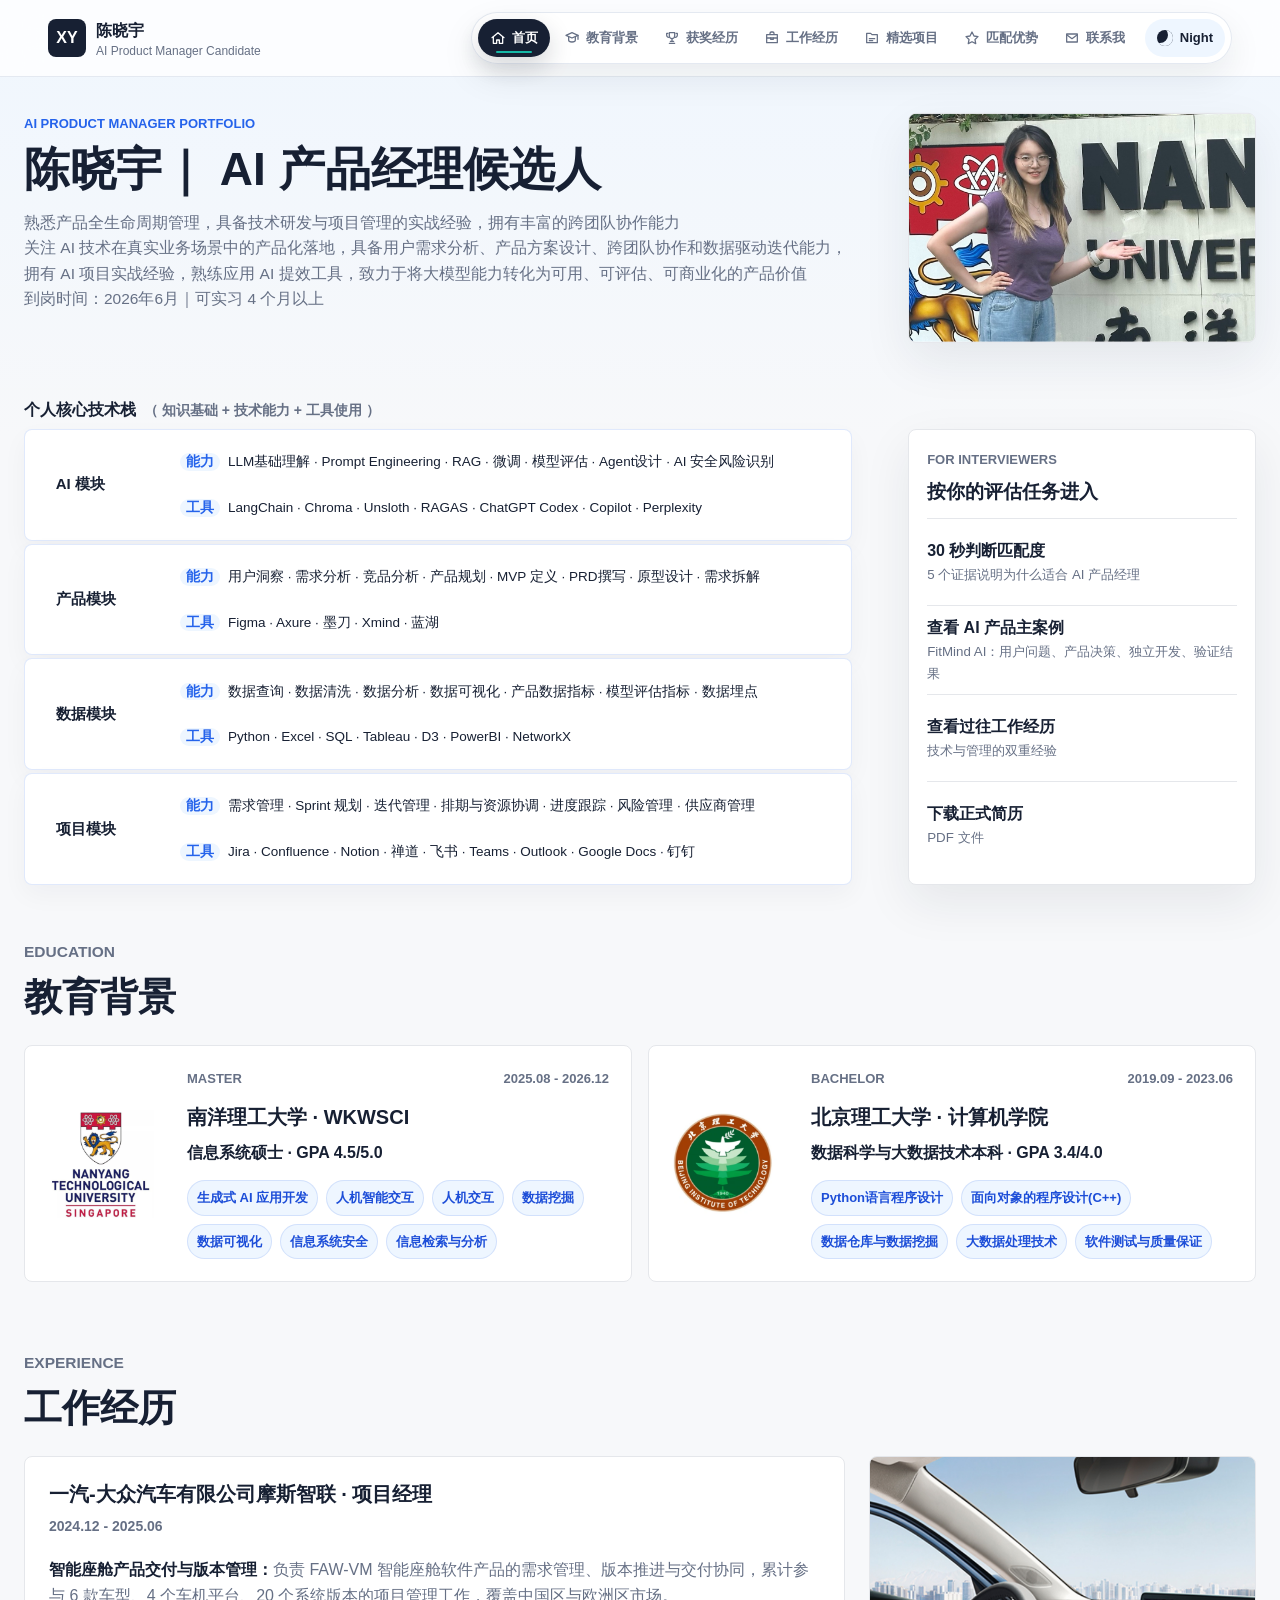
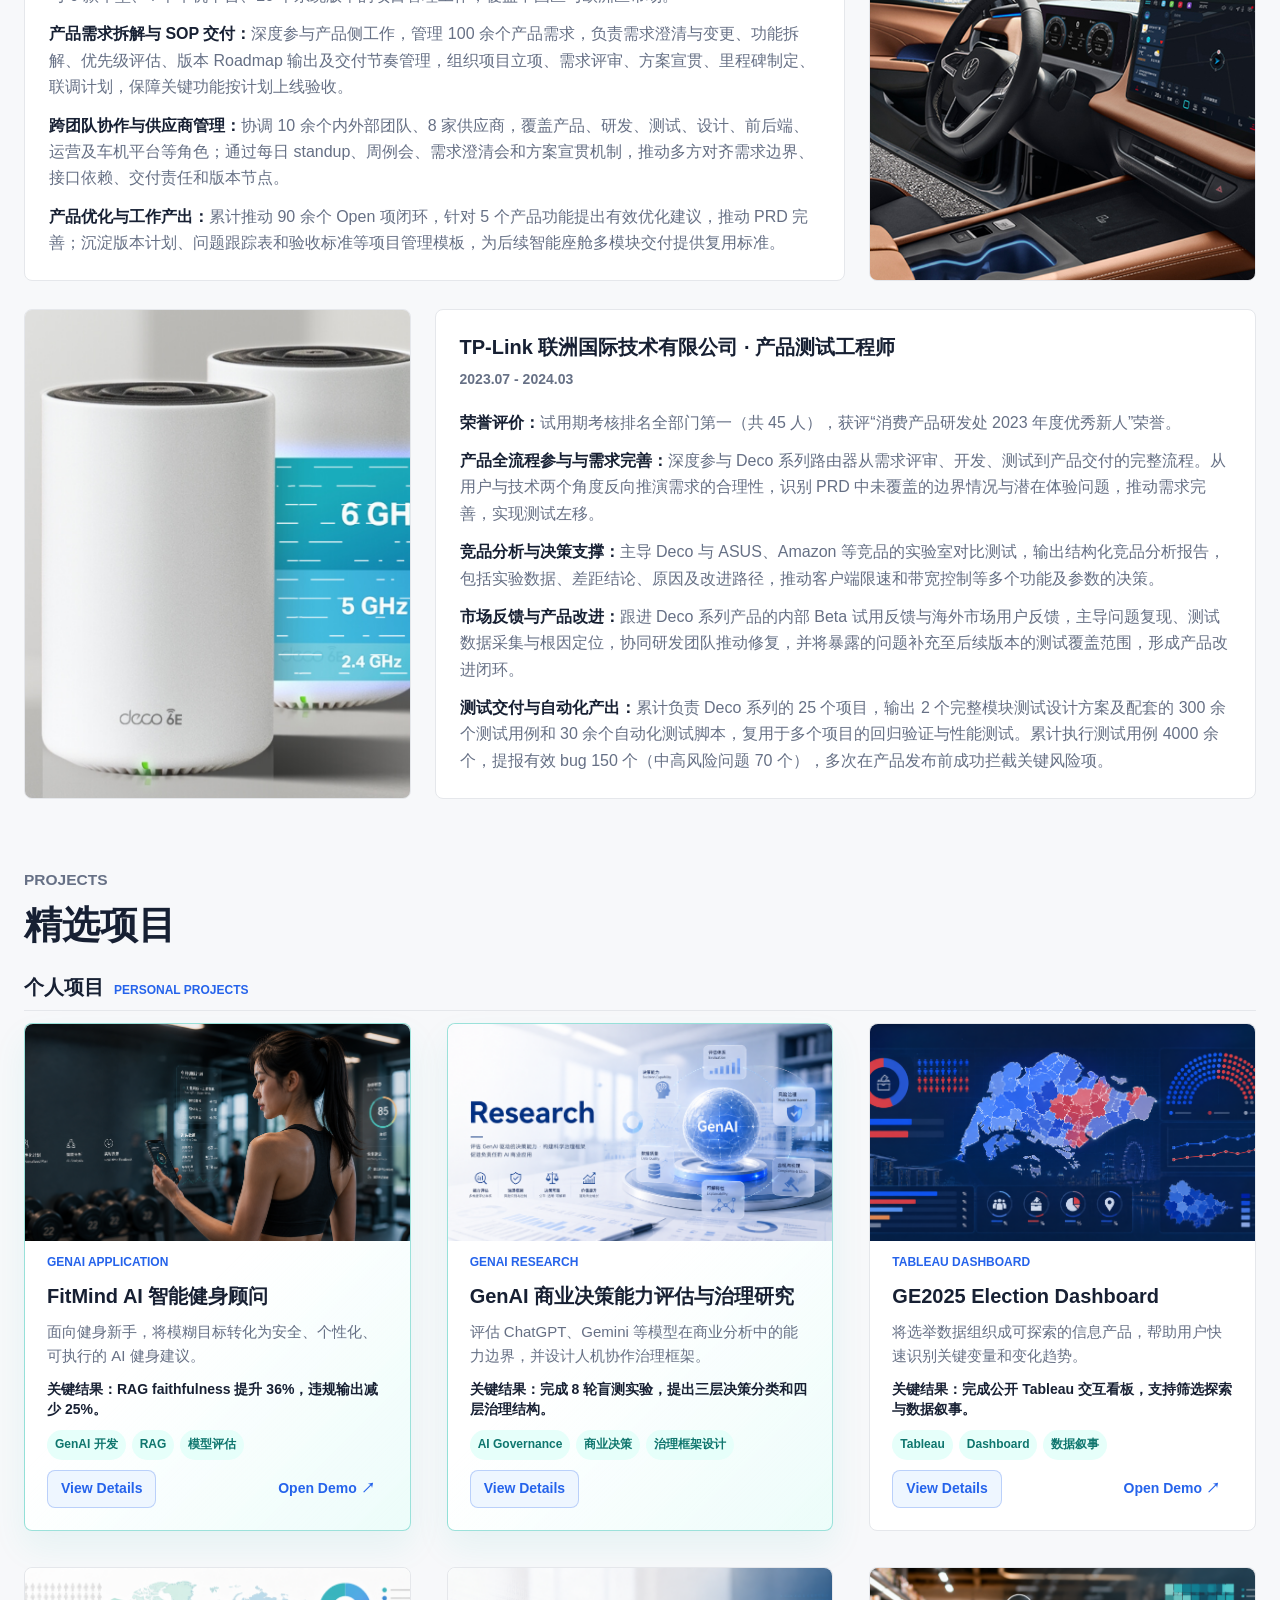
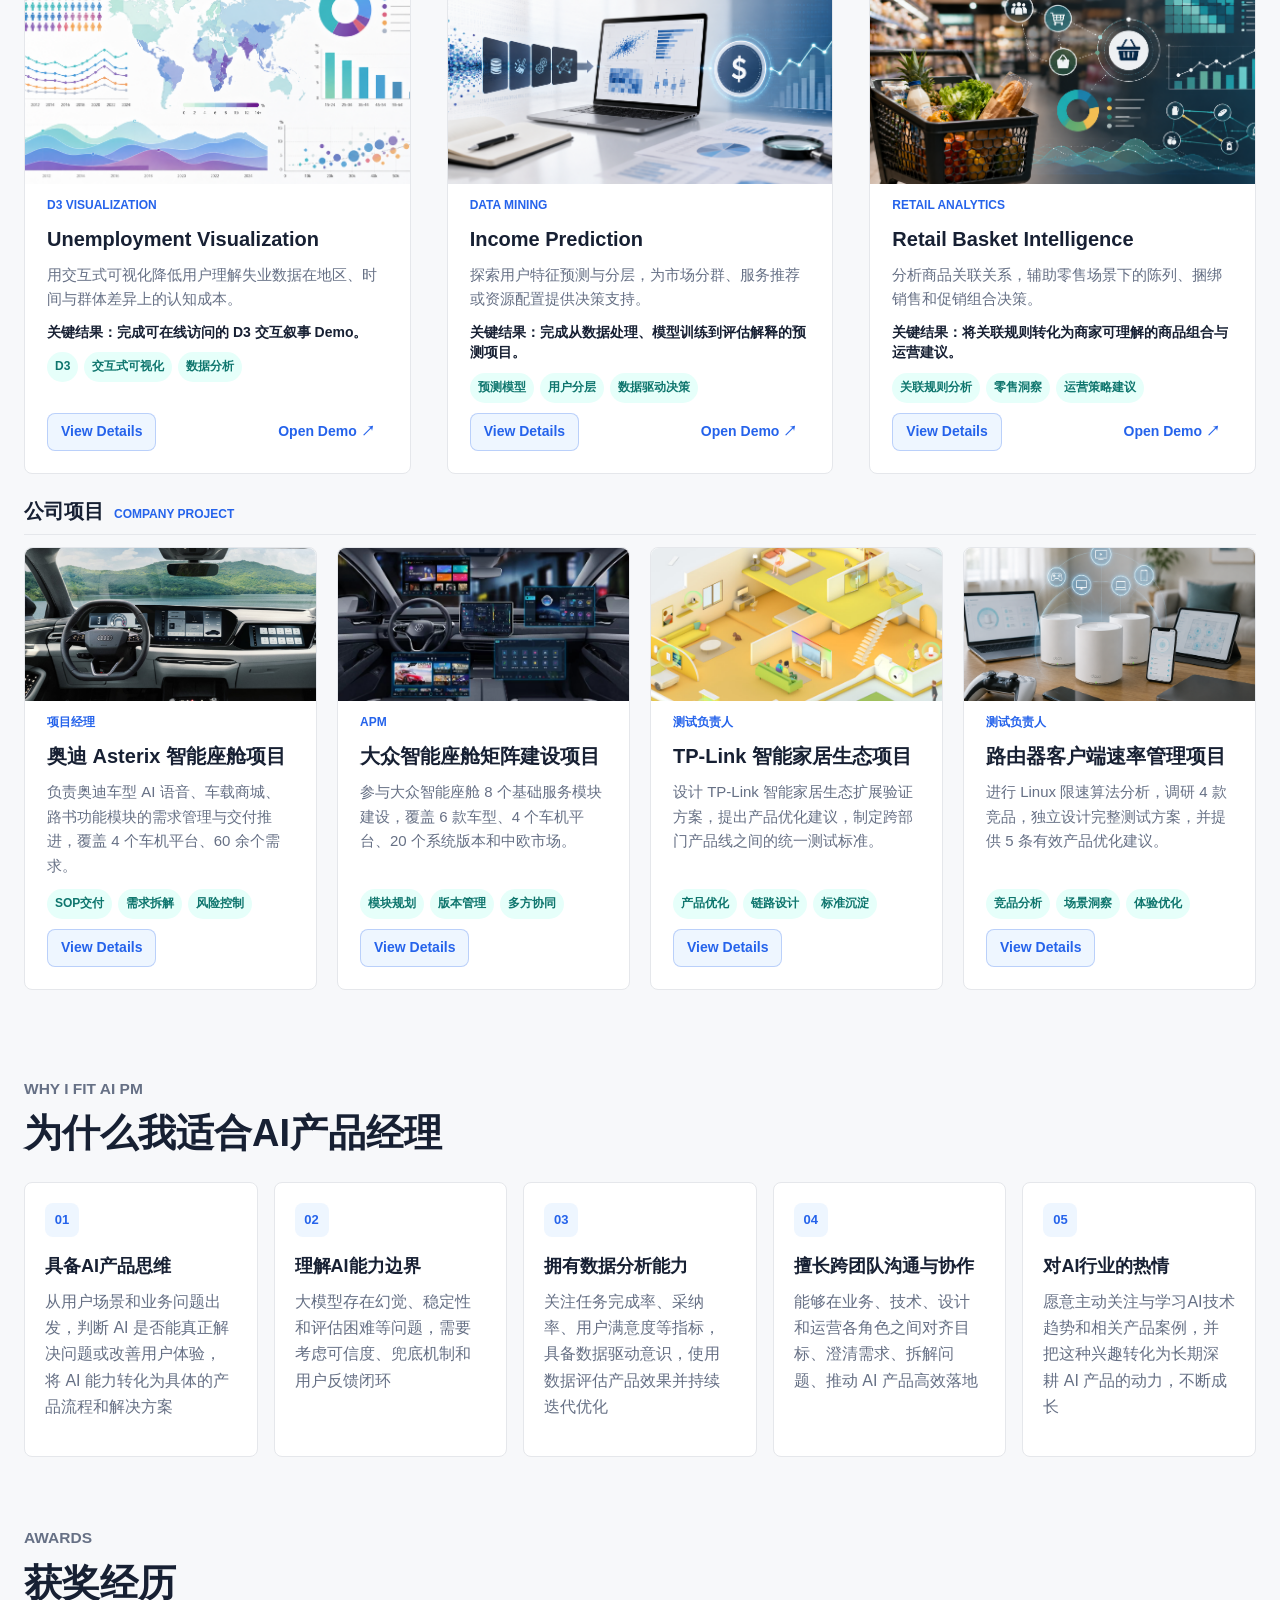
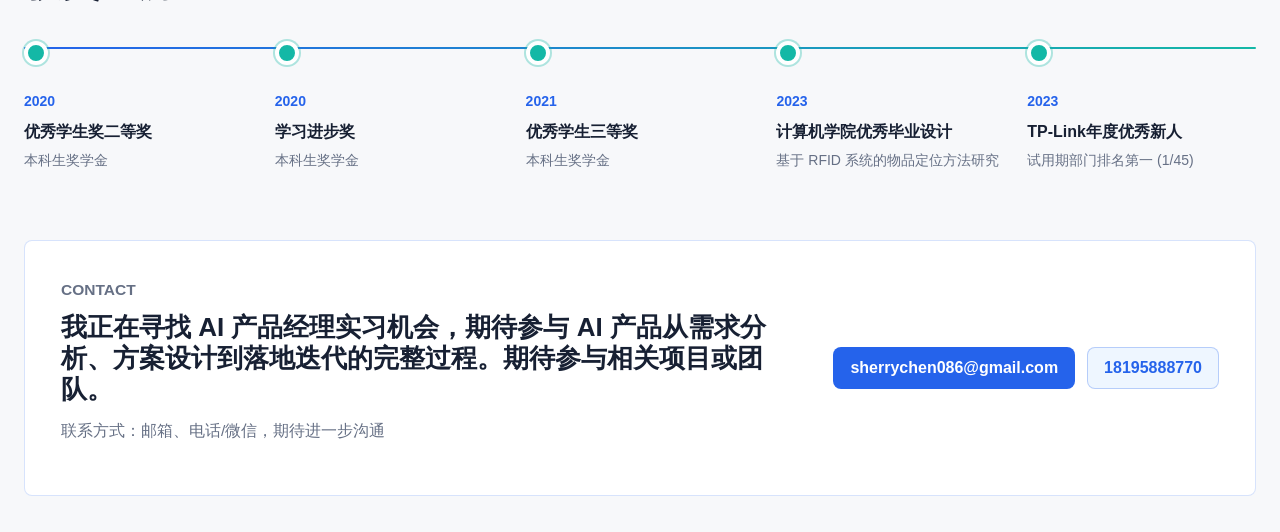
==== index.html @ fd1f8ec1 "Publish portfolio website" ====
<!doctype html>
<html lang="zh-CN">
  <head>
    <meta charset="utf-8">
    <meta name="viewport" content="width=device-width, initial-scale=1">
    <title>陈晓宇 | AI 产品经理作品集</title>
    <meta
      name="description"
      content="陈晓宇的 AI 产品经理作品集，聚焦真实产品交付、AI 产品能力、数据决策、跨团队推进与产品案例复盘。"
    >
    <link rel="stylesheet" href="styles.css">
  </head>
  <body>
    <header class="site-header">
      <a class="brand" href="#top" aria-label="回到首页">
        <span class="brand-mark">XY</span>
        <span>
          <strong>陈晓宇</strong>
          <small>AI Product Manager Candidate</small>
        </span>
      </a>

      <div class="nav-dock" aria-label="页面导航与主题切换">
        <nav class="nav-links" aria-label="主导航">
          <a href="#top" data-section="top">
            <span class="nav-icon" aria-hidden="true">
              <svg viewBox="0 0 24 24"><path d="M3 11.5 12 4l9 7.5"/><path d="M5 10.5V20h5v-5h4v5h5v-9.5"/></svg>
            </span>
            <span>首页</span>
          </a>
          <a href="#education" data-section="education">
            <span class="nav-icon" aria-hidden="true">
              <svg viewBox="0 0 24 24"><path d="M3 8l9-4 9 4-9 4-9-4Z"/><path d="M7 10.4v5.1c0 1.4 2.2 2.5 5 2.5s5-1.1 5-2.5v-5.1"/><path d="M21 8v6"/></svg>
            </span>
            <span>教育背景</span>
          </a>
          <a href="#awards" data-section="awards">
            <span class="nav-icon" aria-hidden="true">
              <svg viewBox="0 0 24 24"><path d="M8 4h8v5a4 4 0 0 1-8 0V4Z"/><path d="M6 5H4v3a3 3 0 0 0 4 2.8"/><path d="M18 5h2v3a3 3 0 0 1-4 2.8"/><path d="M12 13v4"/><path d="M8 20h8"/><path d="M9.5 17h5"/></svg>
            </span>
            <span>获奖经历</span>
          </a>
          <a href="#experience" data-section="experience">
            <span class="nav-icon" aria-hidden="true">
              <svg viewBox="0 0 24 24"><path d="M9 6V5a2 2 0 0 1 2-2h2a2 2 0 0 1 2 2v1"/><path d="M4 7h16v12H4V7Z"/><path d="M4 12h16"/><path d="M10 12v2h4v-2"/></svg>
            </span>
            <span>工作经历</span>
          </a>
          <a href="#case-studies" data-section="case-studies">
            <span class="nav-icon" aria-hidden="true">
              <svg viewBox="0 0 24 24"><path d="M4 5h6l2 2h8v12H4V5Z"/><path d="M8 13h8"/><path d="M8 16h5"/></svg>
            </span>
            <span>精选项目</span>
          </a>
          <a href="#pm-fit" data-section="pm-fit">
            <span class="nav-icon" aria-hidden="true">
              <svg viewBox="0 0 24 24"><path d="M12 3l3 6 6 .9-4.5 4.4 1.1 6.2L12 17.6 6.4 20.5l1.1-6.2L3 9.9 9 9l3-6Z"/></svg>
            </span>
            <span>匹配优势</span>
          </a>
          <a href="#contact" data-section="contact">
            <span class="nav-icon" aria-hidden="true">
              <svg viewBox="0 0 24 24"><path d="M4 6h16v12H4V6Z"/><path d="M4 7l8 6 8-6"/></svg>
            </span>
            <span>联系我</span>
          </a>
        </nav>

        <button class="theme-toggle" type="button" aria-label="切换夜间模式" aria-pressed="false">
          <span class="theme-icon" aria-hidden="true"></span>
          <span class="theme-label">Night</span>
        </button>
      </div>

    </header>

    <main id="top">
      <section class="hero section-shell">
        <div class="hero-copy">
          <p class="eyebrow">AI Product Manager Portfolio</p>
          <h1>陈晓宇｜ AI 产品经理候选人</h1>
          <p class="hero-lede">
            <span>熟悉产品全生命周期管理，具备技术研发与项目管理的实战经验，拥有丰富的跨团队协作能力</span>
            <span>关注 AI 技术在真实业务场景中的产品化落地，具备用户需求分析、产品方案设计、跨团队协作和数据驱动迭代能力，拥有 AI 项目实战经验，熟练应用 AI 提效工具，致力于将大模型能力转化为可用、可评估、可商业化的产品价值</span>
            <span>到岗时间：2026年6月｜可实习 4 个月以上</span>
          </p>

        </div>

        <div class="hero-stack-wrap" aria-label="核心技术栈">
          <h2>个人核心技术栈<span>（ 知识基础 + 技术能力 + 工具使用 ）</span></h2>
          <div class="hero-stack">
            <div>
              <span>AI 模块</span>
              <p><em>能力</em>LLM基础理解 · Prompt Engineering · RAG · 微调 · 模型评估 · Agent设计 · AI 安全风险识别</p>
              <p><em>工具</em>LangChain · Chroma · Unsloth · RAGAS · ChatGPT Codex · Copilot · Perplexity</p>
            </div>
            <div>
              <span>产品模块</span>
              <p><em>能力</em>用户洞察 · 需求分析 · 竞品分析 · 产品规划 · MVP 定义 · PRD撰写 · 原型设计 · 需求拆解</p>
              <p><em>工具</em>Figma · Axure · 墨刀 · Xmind · 蓝湖</p>
            </div>
            <div>
              <span>数据模块</span>
              <p><em>能力</em>数据查询 · 数据清洗 · 数据分析 · 数据可视化 · 产品数据指标 · 模型评估指标 · 数据埋点</p>
              <p><em>工具</em>Python · Excel · SQL · Tableau · D3 · PowerBI · NetworkX</p>
            </div>
            <div>
              <span>项目模块</span>
              <p><em>能力</em>需求管理 · Sprint 规划 · 迭代管理 · 排期与资源协调 · 进度跟踪 · 风险管理 · 供应商管理</p>
              <p><em>工具</em>Jira · Confluence · Notion · 禅道 · 飞书 · Teams · Outlook · Google Docs · 钉钉</p>
            </div>
          </div>
        </div>

        <div class="hero-side">
          <figure class="hero-photo-wide">
            <img src="assets/profile-ntu-portrait.jpg" alt="陈晓宇在南洋理工大学校门前的照片">
          </figure>

          <aside class="interviewer-panel" aria-label="面试官快捷入口">
            <div class="panel-header">
              <span>For Interviewers</span>
              <strong>按你的评估任务进入</strong>
            </div>
            <a href="#pm-fit">
              <span>30 秒判断匹配度</span>
              <small>5 个证据说明为什么适合 AI 产品经理</small>
            </a>
            <a href="#case-studies">
              <span>查看 AI 产品主案例</span>
              <small>FitMind AI：用户问题、产品决策、独立开发、验证结果</small>
            </a>
            <a href="#experience">
              <span>查看过往工作经历</span>
              <small>技术与管理的双重经验</small>
            </a>
            <a href="assets/chen-xiaoyu-resume.pdf" download>
              <span>下载正式简历</span>
              <small>PDF 文件</small>
            </a>
          </aside>
        </div>
      </section>

      <section id="education" class="education section-shell">
        <div class="section-heading wide">
          <p class="eyebrow">Education</p>
          <h2>教育背景</h2>
        </div>

        <div class="education-grid">
          <article class="education-card">
            <img class="education-logo" src="assets/ntu-logo.png" alt="南洋理工大学校徽">
            <div class="education-body">
              <div class="education-meta">
                <span>Master</span>
                <span>2025.08 - 2026.12</span>
              </div>
              <h3>南洋理工大学 · WKWSCI</h3>
              <p class="degree">信息系统硕士 · GPA 4.5/5.0</p>
              <div class="course-tags" aria-label="硕士相关课程">
                <span>生成式 AI 应用开发</span>
                <span>人机智能交互</span>
                <span>人机交互</span>
                <span>数据挖掘</span>
                <span>数据可视化</span>
                <span>信息系统安全</span>
                <span>信息检索与分析</span>
              </div>
            </div>
          </article>

          <article class="education-card">
            <img class="education-logo" src="assets/bit-logo.png" alt="北京理工大学校徽">
            <div class="education-body">
              <div class="education-meta">
                <span>Bachelor</span>
                <span>2019.09 - 2023.06</span>
              </div>
              <h3>北京理工大学 · 计算机学院</h3>
              <p class="degree">数据科学与大数据技术本科 · GPA 3.4/4.0</p>
              <div class="course-tags" aria-label="本科相关课程">
                <span>Python语言程序设计</span>
                <span>面向对象的程序设计(C++)</span>
                <span>数据仓库与数据挖掘</span>
                <span>大数据处理技术</span>
                <span>软件测试与质量保证</span>
              </div>
            </div>
          </article>
        </div>
      </section>

      <section id="experience" class="experience section-shell">
        <div class="section-heading wide">
          <p class="eyebrow">Experience</p>
          <h2>工作经历</h2>
        </div>

        <div class="timeline">
          <article class="timeline-item align-left">
            <div class="timeline-content">
              <h3>一汽-大众汽车有限公司摩斯智联 · 项目经理</h3>
              <p class="experience-date">2024.12 - 2025.06</p>
              <div class="experience-points">
                <p><strong>智能座舱产品交付与版本管理：</strong>负责 FAW-VM 智能座舱软件产品的需求管理、版本推进与交付协同，累计参与 6 款车型、4 个车机平台、20 个系统版本的项目管理工作，覆盖中国区与欧洲区市场。</p>
                <p><strong>产品需求拆解与 SOP 交付：</strong>深度参与产品侧工作，管理 100 余个产品需求，负责需求澄清与变更、功能拆解、优先级评估、版本 Roadmap 输出及交付节奏管理，组织项目立项、需求评审、方案宣贯、里程碑制定、联调计划，保障关键功能按计划上线验收。</p>
                <p><strong>跨团队协作与供应商管理：</strong>协调 10 余个内外部团队、8 家供应商，覆盖产品、研发、测试、设计、前后端、运营及车机平台等角色；通过每日 standup、周例会、需求澄清会和方案宣贯机制，推动多方对齐需求边界、接口依赖、交付责任和版本节点。</p>
                <p><strong>产品优化与工作产出：</strong>累计推动 90 余个 Open 项闭环，针对 5 个产品功能提出有效优化建议，推动 PRD 完善；沉淀版本计划、问题跟踪表和验收标准等项目管理模板，为后续智能座舱多模块交付提供复用标准。</p>
              </div>
            </div>
            <figure class="experience-image-slot filled">
              <img src="assets/fawvw-experience-cockpit.png" alt="一汽大众智能座舱项目场景图">
            </figure>
          </article>

          <article class="timeline-item align-right">
            <figure class="experience-image-slot filled">
              <img src="assets/tplink-experience-products.png" alt="TP-Link Deco 产品场景图">
            </figure>
            <div class="timeline-content">
              <h3>TP-Link 联洲国际技术有限公司 · 产品测试工程师</h3>
              <p class="experience-date">2023.07 - 2024.03</p>
              <div class="experience-points">
                <p><strong>荣誉评价：</strong>试用期考核排名全部门第一（共 45 人），获评“消费产品研发处 2023 年度优秀新人”荣誉。</p>
                <p><strong>产品全流程参与与需求完善：</strong>深度参与 Deco 系列路由器从需求评审、开发、测试到产品交付的完整流程。从用户与技术两个角度反向推演需求的合理性，识别 PRD 中未覆盖的边界情况与潜在体验问题，推动需求完善，实现测试左移。</p>
                <p><strong>竞品分析与决策支撑：</strong>主导 Deco 与 ASUS、Amazon 等竞品的实验室对比测试，输出结构化竞品分析报告，包括实验数据、差距结论、原因及改进路径，推动客户端限速和带宽控制等多个功能及参数的决策。</p>
                <p><strong>市场反馈与产品改进：</strong>跟进 Deco 系列产品的内部 Beta 试用反馈与海外市场用户反馈，主导问题复现、测试数据采集与根因定位，协同研发团队推动修复，并将暴露的问题补充至后续版本的测试覆盖范围，形成产品改进闭环。</p>
                <p><strong>测试交付与自动化产出：</strong>累计负责 Deco 系列的 25 个项目，输出 2 个完整模块测试设计方案及配套的 300 余个测试用例和 30 余个自动化测试脚本，复用于多个项目的回归验证与性能测试。累计执行测试用例 4000 余个，提报有效 bug 150 个（中高风险问题 70 个），多次在产品发布前成功拦截关键风险项。</p>
              </div>
            </div>
          </article>
        </div>
      </section>

      <section id="case-studies" class="case-studies section-shell">
        <div class="section-heading wide">
          <p class="eyebrow">Projects</p>
          <h2>精选项目</h2>
        </div>

        <div class="case-groups" role="tablist" aria-label="项目案例列表">
          <section class="case-group" aria-labelledby="personal-projects-title">
            <div class="case-group-heading">
              <h3 id="personal-projects-title">个人项目</h3>
              <span>Personal Projects</span>
            </div>
            <div class="project-card-grid six" aria-label="个人项目卡片">
              <article class="project-card project-card-highlight">
                <figure class="project-cover">
                  <img src="assets/fitmind-cover.png" alt="FitMind AI 智能健身顾问项目封面">
                </figure>
                <span class="project-type">GenAI Application</span>
                <h4>FitMind AI 智能健身顾问</h4>
                <p>面向健身新手，将模糊目标转化为安全、个性化、可执行的 AI 健身建议。</p>
                <strong>关键结果：RAG faithfulness 提升 36%，违规输出减少 25%。</strong>
                <div class="project-tags"><span>GenAI 开发</span><span>RAG</span><span>模型评估</span></div>
                <div class="project-actions"><a class="project-link" href="projects/fitmind-ai.html">View Details</a><a class="project-demo-link" href="https://sherrychen086.github.io/GenAI_Fitness_Advisor/" target="_blank" rel="noreferrer">Open Demo ↗</a></div>
              </article>
              <article class="project-card project-card-highlight">
                <figure class="project-cover">
                  <img src="assets/genai-research-cover.png" alt="GenAI 商业决策能力评估与治理研究项目封面">
                </figure>
                <span class="project-type">GenAI Research</span>
                <h4>GenAI 商业决策能力评估与治理研究</h4>
                <p>评估 ChatGPT、Gemini 等模型在商业分析中的能力边界，并设计人机协作治理框架。</p>
                <strong>关键结果：完成 8 轮盲测实验，提出三层决策分类和四层治理结构。</strong>
                <div class="project-tags"><span>AI Governance</span><span>商业决策</span><span>治理框架设计</span></div>
                <div class="project-actions"><a class="project-link" href="projects/genai-governance.html">View Details</a></div>
              </article>
              <article class="project-card">
                <figure class="project-cover">
                  <img src="assets/tableau-dashboard-cover.png" alt="GE2025 Election Dashboard 项目封面">
                </figure>
                <span class="project-type">Tableau Dashboard</span>
                <h4>GE2025 Election Dashboard</h4>
                <p>将选举数据组织成可探索的信息产品，帮助用户快速识别关键变量和变化趋势。</p>
                <strong>关键结果：完成公开 Tableau 交互看板，支持筛选探索与数据叙事。</strong>
                <div class="project-tags"><span>Tableau</span><span>Dashboard</span><span>数据叙事</span></div>
                <div class="project-actions"><a class="project-link" href="projects/ge2025-dashboard.html">View Details</a><a class="project-demo-link" href="https://public.tableau.com/app/profile/sherry.sherry3169/viz/GE2025_17600117183590/1?publish=yes" target="_blank" rel="noreferrer">Open Demo ↗</a></div>
              </article>
              <article class="project-card">
                <figure class="project-cover">
                  <img src="assets/d3-visualization-cover.png" alt="Unemployment Visualization D3 项目封面">
                </figure>
                <span class="project-type">D3 Visualization</span>
                <h4>Unemployment Visualization</h4>
                <p>用交互式可视化降低用户理解失业数据在地区、时间与群体差异上的认知成本。</p>
                <strong>关键结果：完成可在线访问的 D3 交互叙事 Demo。</strong>
                <div class="project-tags"><span>D3</span><span>交互式可视化</span><span>数据分析</span></div>
                <div class="project-actions"><a class="project-link" href="projects/unemployment-visualization.html">View Details</a><a class="project-demo-link" href="https://sherrychen086.github.io/D3_Visualization_Unemployment/0_Home&amp;NVpage/NavigationPage.html" target="_blank" rel="noreferrer">Open Demo ↗</a></div>
              </article>
              <article class="project-card">
                <figure class="project-cover">
                  <img src="assets/income-prediction-cover.png" alt="Income Prediction Data Mining 项目封面">
                </figure>
                <span class="project-type">Data Mining</span>
                <h4>Income Prediction</h4>
                <p>探索用户特征预测与分层，为市场分群、服务推荐或资源配置提供决策支持。</p>
                <strong>关键结果：完成从数据处理、模型训练到评估解释的预测项目。</strong>
                <div class="project-tags"><span>预测模型</span><span>用户分层</span><span>数据驱动决策</span></div>
                <div class="project-actions"><a class="project-link" href="projects/income-prediction.html">View Details</a><a class="project-demo-link" href="https://sherrychen086.github.io/Income_Prediction" target="_blank" rel="noreferrer">Open Demo ↗</a></div>
              </article>
              <article class="project-card">
                <figure class="project-cover">
                  <img src="assets/retail-analytics-cover.png" alt="Retail Basket Intelligence 项目封面">
                </figure>
                <span class="project-type">Retail Analytics</span>
                <h4>Retail Basket Intelligence</h4>
                <p>分析商品关联关系，辅助零售场景下的陈列、捆绑销售和促销组合决策。</p>
                <strong>关键结果：将关联规则转化为商家可理解的商品组合与运营建议。</strong>
                <div class="project-tags"><span>关联规则分析</span><span>零售洞察</span><span>运营策略建议</span></div>
                <div class="project-actions"><a class="project-link" href="projects/retail-basket-intelligence.html">View Details</a><a class="project-demo-link" href="https://sherrychen086.github.io/Retail_Basket_Intelligence" target="_blank" rel="noreferrer">Open Demo ↗</a></div>
              </article>
            </div>
          </section>

          <section class="case-group" aria-labelledby="company-projects-title">
            <div class="case-group-heading">
              <h3 id="company-projects-title">公司项目</h3>
              <span>Company Project</span>
            </div>
            <div class="project-card-grid four" aria-label="公司项目卡片">
              <article class="project-card company-project-card">
                <figure class="project-cover">
                  <img src="assets/fawvw-cockpit.png" alt="奥迪 Asterix 智能座舱项目封面">
                </figure>
                <span class="project-type">项目经理</span>
                <h4>奥迪 Asterix 智能座舱项目</h4>
                <p>负责奥迪车型 AI 语音、车载商城、路书功能模块的需求管理与交付推进，覆盖 4 个车机平台、60 余个需求。</p>
                <div class="project-tags"><span>SOP交付</span><span>需求拆解</span><span>风险控制</span></div>
                <div class="project-actions"><a class="project-link" href="projects/audi-asterix-cockpit.html">View Details</a></div>
              </article>
              <article class="project-card company-project-card">
                <figure class="project-cover">
                  <img src="assets/company-project-2-cover.png" alt="大众智能座舱矩阵建设项目封面">
                </figure>
                <span class="project-type">APM</span>
                <h4>大众智能座舱矩阵建设项目</h4>
                <p>参与大众智能座舱 8 个基础服务模块建设，覆盖 6 款车型、4 个车机平台、20 个系统版本和中欧市场。</p>
                <div class="project-tags"><span>模块规划</span><span>版本管理</span><span>多方协同</span></div>
                <div class="project-actions"><a class="project-link" href="projects/vw-cockpit-matrix.html">View Details</a></div>
              </article>
              <article class="project-card company-project-card">
                <figure class="project-cover">
                  <img src="assets/tplink-smart-home-cover.png" alt="TP-Link 智能家居生态项目封面">
                </figure>
                <span class="project-type">测试负责人</span>
                <h4>TP-Link 智能家居生态项目</h4>
                <p>设计 TP-Link 智能家居生态扩展验证方案，提出产品优化建议，制定跨部门产品线之间的统一测试标准。</p>
                <div class="project-tags"><span>产品优化</span><span>链路设计</span><span>标准沉淀</span></div>
                <div class="project-actions"><a class="project-link" href="projects/tplink-smart-home.html">View Details</a></div>
              </article>
              <article class="project-card company-project-card">
                <figure class="project-cover">
                  <img src="assets/deco-rate-management-cover.png" alt="路由器客户端速率管理项目封面">
                </figure>
                <span class="project-type">测试负责人</span>
                <h4>路由器客户端速率管理项目</h4>
                <p>进行 Linux 限速算法分析，调研 4 款竞品，独立设计完整测试方案，并提供 5 条有效产品优化建议。</p>
                <div class="project-tags"><span>竞品分析</span><span>场景洞察</span><span>体验优化</span></div>
                <div class="project-actions"><a class="project-link" href="projects/deco-rate-management.html">View Details</a></div>
              </article>
            </div>
          </section>
        </div>
      </section>

      <section id="pm-fit" class="pm-fit section-shell">
        <div class="section-heading wide">
          <p class="eyebrow">Why I Fit AI PM</p>
          <h2>为什么我适合AI产品经理</h2>
        </div>
        <div class="proof-grid">
          <article class="proof-card"><span>01</span><h3>具备AI产品思维</h3><p>从用户场景和业务问题出发，判断 AI 是否能真正解决问题或改善用户体验，将 AI 能力转化为具体的产品流程和解决方案</p></article>
          <article class="proof-card"><span>02</span><h3>理解AI能力边界</h3><p>大模型存在幻觉、稳定性和评估困难等问题，需要考虑可信度、兜底机制和用户反馈闭环</p></article>
          <article class="proof-card"><span>03</span><h3>拥有数据分析能力</h3><p>关注任务完成率、采纳率、用户满意度等指标，具备数据驱动意识，使用数据评估产品效果并持续迭代优化</p></article>
          <article class="proof-card"><span>04</span><h3>擅长跨团队沟通与协作</h3><p>能够在业务、技术、设计和运营各角色之间对齐目标、澄清需求、拆解问题、推动 AI 产品高效落地</p></article>
          <article class="proof-card"><span>05</span><h3>对AI行业的热情</h3><p>愿意主动关注与学习AI技术趋势和相关产品案例，并把这种兴趣转化为长期深耕 AI 产品的动力，不断成长</p></article>
        </div>
      </section>

      <section id="awards" class="awards section-shell">
        <div class="section-heading wide">
          <p class="eyebrow">Awards</p>
          <h2>获奖经历</h2>
        </div>

        <div class="award-timeline" aria-label="获奖经历时间轴">
          <article class="award-milestone"><span>2020</span><strong>优秀学生奖二等奖</strong><p>本科生奖学金</p></article>
          <article class="award-milestone"><span>2020</span><strong>学习进步奖</strong><p>本科生奖学金</p></article>
          <article class="award-milestone"><span>2021</span><strong>优秀学生三等奖</strong><p>本科生奖学金</p></article>
          <article class="award-milestone"><span>2023</span><strong>计算机学院优秀毕业设计</strong><p>基于 RFID 系统的物品定位方法研究</p></article>
          <article class="award-milestone"><span>2023</span><strong>TP-Link年度优秀新人</strong><p>试用期部门排名第一 (1/45)</p></article>
        </div>
      </section>

      <section id="contact" class="contact section-shell">
        <div>
          <p class="eyebrow">Contact</p>
          <h2>我正在寻找 AI 产品经理实习机会，期待参与 AI 产品从需求分析、方案设计到落地迭代的完整过程。期待参与相关项目或团队。</h2>
          <p>联系方式：邮箱、电话/微信，期待进一步沟通</p>
        </div>
        <div class="contact-actions">
          <a class="btn primary" href="mailto:sherrychen086@gmail.com">sherrychen086@gmail.com</a>
          <a class="btn secondary" href="tel:+8618195888770">18195888770</a>
        </div>
      </section>
    </main>

    <div class="mobile-action-bar" aria-label="移动端快捷操作">
      <a href="#case-studies">Projects</a>
      <a href="assets/chen-xiaoyu-resume.pdf" download>Resume</a>
      <a href="mailto:sherrychen086@gmail.com">Contact</a>
    </div>

    <script src="script.js"></script>
  </body>
</html>
---- styles.css ----
﻿:root {
  --bg: #f7f8fa;
  --card: #ffffff;
  --text: #172033;
  --muted: #667085;
  --line: #e5e7eb;
  --blue: #2563eb;
  --blue-dark: #1749b4;
  --teal: #14b8a6;
  --teal-soft: #e6fffa;
  --blue-soft: #eef6ff;
  --amber: #f59e0b;
  --shadow: 0 18px 48px rgba(23, 32, 51, 0.08);
  --header-bg: rgba(255, 255, 255, 0.78);
  --dock-bg: rgba(255, 255, 255, 0.74);
  --dock-line: rgba(226, 232, 240, 0.92);
  --nav-active-bg: #172033;
  --nav-active-text: #ffffff;
  --radius: 8px;
}

body[data-theme="dark"] {
  --bg: #0d1320;
  --card: #121a2a;
  --text: #eef4ff;
  --muted: #a9b4c7;
  --line: #253044;
  --blue: #60a5fa;
  --blue-dark: #3b82f6;
  --teal: #2dd4bf;
  --teal-soft: rgba(20, 184, 166, 0.14);
  --blue-soft: rgba(96, 165, 250, 0.16);
  --shadow: 0 20px 54px rgba(0, 0, 0, 0.34);
  --header-bg: rgba(13, 19, 32, 0.78);
  --dock-bg: rgba(18, 26, 42, 0.82);
  --dock-line: rgba(148, 163, 184, 0.2);
  --nav-active-bg: #eef4ff;
  --nav-active-text: #0d1320;
}

* {
  box-sizing: border-box;
}

html {
  scroll-behavior: smooth;
}

body {
  margin: 0;
  color: var(--text);
  background:
    linear-gradient(180deg, rgba(238, 246, 255, 0.85), rgba(247, 248, 250, 0) 440px),
    var(--bg);
  font-family: Inter, "Noto Sans SC", "Microsoft YaHei", Arial, sans-serif;
  line-height: 1.65;
}

body[data-theme="dark"] {
  background:
    radial-gradient(circle at top left, rgba(96, 165, 250, 0.2), transparent 360px),
    linear-gradient(180deg, rgba(20, 184, 166, 0.08), rgba(13, 19, 32, 0) 460px),
    var(--bg);
}

a {
  color: inherit;
  text-decoration: none;
}

.site-header {
  position: sticky;
  top: 0;
  z-index: 50;
  display: flex;
  align-items: center;
  justify-content: space-between;
  gap: 24px;
  padding: 12px clamp(18px, 4vw, 48px);
  border-bottom: 1px solid var(--dock-line);
  background: var(--header-bg);
  backdrop-filter: blur(18px);
}

.brand {
  display: flex;
  align-items: center;
  gap: 10px;
  min-width: 190px;
}

.brand-mark {
  display: grid;
  place-items: center;
  width: 38px;
  height: 38px;
  border-radius: var(--radius);
  color: #fff;
  background: var(--text);
  font-weight: 800;
}

body[data-theme="dark"] .brand-mark {
  color: #0d1320;
}

.brand strong,
.brand small {
  display: block;
}

.brand small {
  color: var(--muted);
  font-size: 12px;
  line-height: 1.2;
}

.nav-dock {
  display: inline-flex;
  align-items: center;
  gap: 8px;
  padding: 6px;
  border: 1px solid var(--dock-line);
  border-radius: 999px;
  background: var(--dock-bg);
  box-shadow: 0 14px 34px rgba(15, 23, 42, 0.08);
  backdrop-filter: blur(18px);
}

.nav-links {
  display: flex;
  align-items: center;
  gap: 2px;
  color: #3b4457;
  font-size: 13px;
}

.nav-links a {
  position: relative;
  display: inline-flex;
  align-items: center;
  gap: 6px;
  min-height: 38px;
  padding: 0 12px;
  border-radius: 999px;
  color: var(--muted);
  font-weight: 800;
  transition: color 180ms ease, background 180ms ease, box-shadow 180ms ease, transform 180ms ease;
}

.nav-links a:hover,
.nav-links a.is-active {
  color: var(--blue);
}

.nav-links a.is-active {
  color: var(--nav-active-text);
  background: var(--nav-active-bg);
  box-shadow: 0 10px 24px rgba(23, 32, 51, 0.18);
}

.nav-links a::after {
  position: absolute;
  right: 18px;
  bottom: 4px;
  left: 18px;
  height: 2px;
  border-radius: 999px;
  background: var(--teal);
  content: "";
  opacity: 0;
  transform: scaleX(0.35);
  transition: opacity 180ms ease, transform 180ms ease;
}

.nav-links a.is-active::after {
  opacity: 1;
  transform: scaleX(1);
}

.nav-icon,
.nav-icon svg {
  width: 16px;
  height: 16px;
}

.nav-icon svg {
  display: block;
  fill: none;
  stroke: currentColor;
  stroke-linecap: round;
  stroke-linejoin: round;
  stroke-width: 1.9;
}

.theme-toggle {
  display: inline-flex;
  align-items: center;
  gap: 7px;
  min-height: 38px;
  padding: 0 12px;
  border: 0;
  border-radius: 999px;
  color: var(--text);
  background: var(--blue-soft);
  font: inherit;
  font-size: 13px;
  font-weight: 900;
  cursor: pointer;
  transition: background 180ms ease, transform 180ms ease;
}

.theme-toggle:hover {
  transform: translateY(-1px);
}

.theme-icon {
  position: relative;
  width: 16px;
  height: 16px;
  border-radius: 999px;
  background: var(--text);
  box-shadow: inset -5px -3px 0 var(--blue-soft);
}

body[data-theme="dark"] .theme-icon {
  background: #fbbf24;
  box-shadow: 0 0 0 4px rgba(251, 191, 36, 0.16);
}

.header-cta,
.btn {
  display: inline-flex;
  align-items: center;
  justify-content: center;
  min-height: 42px;
  padding: 0 16px;
  border: 1px solid transparent;
  border-radius: var(--radius);
  font-weight: 700;
  white-space: nowrap;
  transition: transform 180ms ease, border-color 180ms ease, background 180ms ease;
}

.header-cta,
.btn.primary {
  color: #fff;
  background: var(--blue);
}

.header-cta:hover,
.btn.primary:hover {
  background: var(--blue-dark);
  transform: translateY(-1px);
}

.btn.secondary {
  color: var(--blue);
  border-color: rgba(37, 99, 235, 0.28);
  background: var(--blue-soft);
}

.btn.ghost {
  color: var(--text);
  border-color: var(--line);
  background: var(--card);
}

.section-shell {
  width: min(1240px, calc(100% - 48px));
  margin: 0 auto;
}

.hero {
  display: grid;
  grid-template-columns: minmax(0, 1fr) minmax(320px, 0.42fr);
  grid-template-rows: auto auto;
  column-gap: 56px;
  row-gap: 8px;
  align-items: start;
  min-height: calc(100vh - 72px);
  padding: 28px 0 20px;
}

.hero-copy {
  grid-column: 1;
  grid-row: 1;
  margin-top: 1.7em;
  transform: translateY(-1.2em);
}

.eyebrow {
  margin: 0 0 10px;
  color: var(--blue);
  font-size: 13px;
  font-weight: 800;
  text-transform: uppercase;
}

h1,
h2,
h3,
p {
  margin-top: 0;
}

h1 {
  max-width: 900px;
  margin-bottom: 14px;
  font-size: clamp(30px, 3.8vw, 46px);
  line-height: 1.08;
}

h2 {
  margin-bottom: 14px;
  font-size: clamp(28px, 3vw, 38px);
  line-height: 1.18;
}

h3 {
  margin-bottom: 10px;
  font-size: 20px;
  line-height: 1.3;
}

h4 {
  margin: 0 0 8px;
  font-size: 16px;
  line-height: 1.35;
}

.hero-lede,
.section-heading p,
.contact p {
  color: var(--muted);
  font-size: 15.5px;
}

.hero-lede {
  margin-top: 1em;
}

.hero-lede span {
  display: block;
}

.hero-actions,
.contact-actions {
  display: flex;
  flex-wrap: wrap;
  gap: 12px;
  margin: 30px 0 24px;
}

.hero-stack-wrap {
  position: relative;
  grid-column: 1;
  grid-row: 2;
  align-self: stretch;
  max-width: 980px;
  margin-top: 0;
  display: flex;
  flex-direction: column;
}

.hero-stack-wrap h2 {
  position: absolute;
  left: 0;
  bottom: calc(100% + 8px);
  margin: 0;
  color: var(--text);
  font-size: 16px;
  font-weight: 900;
  line-height: 1.35;
}

.hero-stack-wrap h2 span {
  margin-left: 8px;
  color: var(--muted);
  font-size: 14px;
  font-weight: 700;
}

.hero-stack {
  display: grid;
  grid-template-columns: 1fr;
  grid-auto-rows: 1fr;
  gap: 3px;
  flex: 1;
}

.hero-stack div {
  display: grid;
  grid-template-columns: 118px minmax(0, 1fr);
  gap: 8px;
  align-items: center;
  min-height: 0;
  padding: 9px 14px;
  border: 1px solid rgba(37, 99, 235, 0.14);
  border-radius: var(--radius);
  background: var(--card);
  box-shadow: 0 10px 26px rgba(23, 32, 51, 0.04);
}

.hero-stack span {
  display: block;
  grid-column: 1;
  grid-row: 1 / span 2;
  transform: translateX(2ch);
  margin-bottom: 0;
  color: var(--text);
  font-size: 15px;
  font-weight: 900;
}

.hero-stack p {
  grid-column: 2;
  transform: translateX(2ch);
  margin-bottom: 0;
  color: var(--text);
  font-size: 13.5px;
  font-weight: 400;
  line-height: 1.32;
}

.hero-stack p em {
  display: inline-flex;
  align-items: center;
  margin-right: 8px;
  padding: 0 6px;
  border-radius: 999px;
  color: var(--blue);
  background: var(--blue-soft);
  font-size: 13.5px;
  font-style: normal;
  font-weight: 900;
  line-height: 1.32;
}

body[data-theme="dark"] .hero-stack p em {
  color: #bfdbfe;
  background: rgba(96, 165, 250, 0.16);
}

.hero-stack p + p {
  margin-top: -8px;
}

.hero-stack p:last-child {
  margin-bottom: 0;
}

.hero-stack p strong {
  color: var(--text);
  font-weight: 900;
}

.proof-strip {
  display: flex;
  flex-wrap: wrap;
  gap: 10px;
}

.proof-strip span {
  padding: 8px 12px;
  border: 1px solid var(--line);
  border-radius: var(--radius);
  background: rgba(255, 255, 255, 0.72);
  color: var(--muted);
  font-size: 14px;
}

.proof-strip strong {
  margin-right: 4px;
  color: var(--amber);
  font-size: 18px;
}

.hero-side {
  display: contents;
}

.hero-photo-wide {
  grid-column: 2;
  grid-row: 1;
  align-self: start;
  width: 100%;
  height: 230px;
  margin: 1.7em 0 0;
  transform: translateY(-1.2em);
  overflow: hidden;
  border: 1px solid var(--line);
  border-radius: var(--radius);
  background: var(--card);
  box-shadow: var(--shadow);
}

.hero-photo-wide img {
  display: block;
  width: 100%;
  height: 100%;
  object-fit: cover;
  object-position: center 42%;
}

.profile-summary {
  display: flex;
  align-items: center;
  gap: 18px;
  justify-content: space-between;
}

.profile-photo-card {
  width: 172px;
  height: 214px;
  flex: 0 0 auto;
  margin: 0;
  overflow: hidden;
  border: 1px solid var(--line);
  border-radius: var(--radius);
  background: var(--card);
  box-shadow: var(--shadow);
}

.profile-photo-card img {
  display: block;
  width: 100%;
  height: 100%;
  object-fit: cover;
  object-position: center top;
}

.availability-card {
  display: grid;
  gap: 8px;
  margin-left: auto;
  color: var(--text);
  font-size: 17px;
  font-weight: 800;
  line-height: 1.45;
  text-align: left;
}

.availability-card p {
  margin: 0;
}

.availability-arrival {
  transform: none;
}

.availability-duration {
  transform: none;
}

.interviewer-panel {
  grid-column: 2;
  grid-row: 2;
  align-self: stretch;
  min-height: 0;
  display: flex;
  flex-direction: column;
  margin-top: 0;
  padding: 16px 18px;
  border: 1px solid var(--line);
  border-radius: var(--radius);
  background: var(--card);
  box-shadow: var(--shadow);
}

body[data-theme="dark"] .hero-stack div,
body[data-theme="dark"] .interviewer-panel {
  border-color: rgba(148, 163, 184, 0.22);
  background: #121a2a;
  box-shadow: 0 18px 42px rgba(0, 0, 0, 0.28);
}

.panel-header {
  padding-bottom: 10px;
  border-bottom: 1px solid var(--line);
}

.panel-header span,
.case-meta {
  color: var(--muted);
  font-size: 13px;
  font-weight: 700;
  text-transform: uppercase;
}

.panel-header strong {
  display: block;
  margin-top: 4px;
  font-size: 19px;
}

.interviewer-panel a {
  display: flex;
  flex: 1;
  flex-direction: column;
  justify-content: center;
  padding: 9px 0;
  border-bottom: 1px solid var(--line);
}

.interviewer-panel a:last-child {
  border-bottom: 0;
}

.interviewer-panel a span {
  display: block;
  color: var(--text);
  font-weight: 800;
}

.interviewer-panel a small {
  color: var(--muted);
}

.interviewer-panel a:hover span {
  color: var(--blue);
}

.education,
.awards,
.review-path,
.pm-fit,
.case-studies,
.process,
.experience,
.skills,
.contact {
  padding: 34px 0;
}

.pm-fit {
  padding-bottom: 34px;
}

.awards {
  padding-top: 34px;
  padding-bottom: 34px;
}

.contact {
  margin-top: 34px;
}

.section-heading {
  max-width: 720px;
  margin-bottom: 26px;
}

.section-heading.wide {
  max-width: 980px;
}

.path-grid,
.skill-grid,
.proof-grid {
  display: grid;
  grid-template-columns: repeat(3, minmax(0, 1fr));
  gap: 16px;
}

.path-card,
.education-card,
.skill-grid article,
.proof-card,
.case-card,
.timeline-content {
  border: 1px solid var(--line);
  border-radius: var(--radius);
  background: var(--card);
}

.path-card {
  padding: 22px;
  transition: transform 180ms ease, border-color 180ms ease, box-shadow 180ms ease;
}

.path-card:hover,
.case-card:hover {
  border-color: rgba(37, 99, 235, 0.42);
  box-shadow: 0 16px 34px rgba(37, 99, 235, 0.08);
  transform: translateY(-2px);
}

.path-card span {
  color: var(--teal);
  font-weight: 900;
}

.path-card strong {
  display: block;
  margin: 8px 0 6px;
  font-size: 20px;
}

.path-card p,
.education-card p,
.case-card p,
.proof-card p,
.skill-grid p,
.timeline-content p,
.timeline-content li,
.process-rail p {
  color: var(--muted);
}

.education-grid {
  display: grid;
  grid-template-columns: repeat(2, minmax(0, 1fr));
  gap: 16px;
}

.education-card {
  display: grid;
  grid-template-columns: 118px minmax(0, 1fr);
  gap: 22px;
  align-items: center;
  padding: 22px;
}

.education-logo {
  display: block;
  width: 108px;
  height: 108px;
  margin: 0;
  object-fit: contain;
}

.education-meta {
  display: flex;
  justify-content: space-between;
  gap: 12px;
  margin-bottom: 14px;
  color: var(--muted);
  font-size: 13px;
  font-weight: 800;
  text-transform: uppercase;
}

.education-card .degree {
  margin-bottom: 8px;
  color: var(--text);
  font-weight: 800;
}

.course-tags {
  display: flex;
  flex-wrap: wrap;
  gap: 8px;
  margin-top: 14px;
}

.course-tags span {
  padding: 6px 9px;
  border: 1px solid rgba(37, 99, 235, 0.14);
  border-radius: 999px;
  color: #1d4ed8;
  background: var(--blue-soft);
  font-size: 13px;
  font-weight: 800;
}

body[data-theme="dark"] .course-tags span {
  border-color: rgba(96, 165, 250, 0.34);
  color: #bfdbfe;
  background: rgba(96, 165, 250, 0.16);
}

.award-timeline {
  position: relative;
  display: grid;
  grid-template-columns: repeat(5, minmax(0, 1fr));
  gap: 22px;
  padding-top: 36px;
}

.award-timeline::before {
  position: absolute;
  top: 15px;
  right: 0;
  left: 0;
  height: 2px;
  border-radius: 999px;
  background: linear-gradient(90deg, var(--blue), var(--teal));
  content: "";
}

.award-milestone {
  position: relative;
  padding-top: 20px;
}

.award-milestone::before {
  position: absolute;
  top: -27px;
  left: 0;
  width: 16px;
  height: 16px;
  border: 4px solid var(--card);
  border-radius: 999px;
  background: var(--teal);
  box-shadow: 0 0 0 2px rgba(20, 184, 166, 0.32);
  content: "";
}

.award-milestone span {
  display: inline-flex;
  margin-bottom: 8px;
  color: var(--blue);
  font-size: 14px;
  font-weight: 900;
}

.award-milestone strong {
  display: block;
  margin-bottom: 6px;
  line-height: 1.35;
}

.award-milestone p {
  margin-bottom: 0;
  color: var(--muted);
  font-size: 14px;
}

.proof-grid {
  grid-template-columns: repeat(5, minmax(0, 1fr));
}

.proof-card {
  padding: 20px;
}

.proof-card span {
  display: inline-flex;
  align-items: center;
  justify-content: center;
  width: 34px;
  height: 34px;
  margin-bottom: 18px;
  border-radius: var(--radius);
  color: var(--blue);
  background: var(--blue-soft);
  font-size: 13px;
  font-weight: 900;
}

.proof-card h3 {
  font-size: 18px;
}

.fit-layout {
  display: grid;
  grid-template-columns: 270px minmax(0, 1fr);
  gap: 20px;
  align-items: start;
}

.fit-tabs {
  display: grid;
  gap: 10px;
}

.fit-tab {
  width: 100%;
  min-height: 48px;
  padding: 0 14px;
  border: 1px solid var(--line);
  border-radius: var(--radius);
  background: var(--card);
  color: var(--text);
  font: inherit;
  font-weight: 800;
  text-align: left;
  cursor: pointer;
}

.fit-tab.active {
  color: var(--blue);
  border-color: rgba(37, 99, 235, 0.34);
  background: var(--blue-soft);
}

.fit-evidence {
  min-height: 270px;
  padding: 28px;
  border: 1px solid rgba(20, 184, 166, 0.28);
  border-radius: var(--radius);
  background: linear-gradient(135deg, #fff, rgba(230, 255, 250, 0.8));
}

.evidence-kicker {
  color: var(--teal);
  font-weight: 900;
  text-transform: uppercase;
}

.evidence-tags,
.tool-tags {
  display: flex;
  flex-wrap: wrap;
  gap: 8px;
}

.evidence-tags span,
.tool-tags span {
  padding: 6px 9px;
  border-radius: 999px;
  color: #0f766e;
  background: var(--teal-soft);
  font-size: 13px;
  font-weight: 800;
}

.case-list {
  display: grid;
  grid-template-columns: 1fr;
  gap: 18px;
}

.case-matrix {
  display: grid;
  grid-template-columns: repeat(3, minmax(0, 1fr));
  gap: 14px;
  margin-bottom: 18px;
}

.case-groups {
  display: grid;
  gap: 24px;
  margin-bottom: 18px;
}

.case-group {
  display: grid;
  gap: 12px;
}

.case-group-heading {
  display: flex;
  align-items: baseline;
  justify-content: flex-start;
  gap: 10px;
  border-bottom: 1px solid var(--line);
  padding-bottom: 10px;
}

.case-group-heading span {
  color: var(--blue);
  font-size: 12px;
  font-weight: 900;
  text-transform: uppercase;
}

.case-group-heading h3 {
  margin-bottom: 0;
}

.case-matrix.single {
  grid-template-columns: minmax(0, 1fr);
}

.case-matrix.single .case-selector {
  min-height: 220px;
}

.project-card-grid {
  display: grid;
  gap: 14px;
}

.project-card-grid.six {
  grid-template-columns: repeat(3, minmax(0, 1fr));
  gap: 36px;
}

.project-card-grid.three {
  grid-template-columns: repeat(3, minmax(0, 1fr));
}

.project-card-grid.four {
  grid-template-columns: repeat(4, minmax(0, 1fr));
  gap: 20px;
}

.project-placeholder,
.project-card {
  min-height: 220px;
  border-radius: var(--radius);
}

.project-placeholder {
  border: 1px dashed rgba(37, 99, 235, 0.28);
  background:
    linear-gradient(135deg, rgba(238, 246, 255, 0.64), rgba(255, 255, 255, 0.96)),
    #fff;
}

.project-card {
  display: flex;
  flex-direction: column;
  gap: 10px;
  min-height: 250px;
  padding: 22px;
  border: 1px solid var(--line);
  background: var(--card);
  transition: transform 180ms ease, border-color 180ms ease, box-shadow 180ms ease;
}

.project-card:hover {
  border-color: rgba(37, 99, 235, 0.42);
  box-shadow: 0 16px 34px rgba(37, 99, 235, 0.08);
  transform: translateY(-2px);
}

.project-card-highlight {
  border-color: rgba(20, 184, 166, 0.42);
  background: linear-gradient(135deg, var(--card) 50%, rgba(230, 255, 250, 0.62));
  box-shadow: 0 16px 34px rgba(20, 184, 166, 0.08);
}

body[data-theme="dark"] .project-card-highlight {
  border-color: rgba(45, 212, 191, 0.34);
  background: linear-gradient(135deg, #121a2a 50%, rgba(20, 184, 166, 0.12));
  box-shadow: 0 18px 42px rgba(20, 184, 166, 0.07);
}

.project-cover {
  position: relative;
  margin: -22px -22px 2px;
  aspect-ratio: 16 / 9;
  overflow: hidden;
  border-radius: var(--radius) var(--radius) 0 0;
  background: #eef6ff;
}

.project-cover img {
  display: block;
  width: 100%;
  height: 100%;
  object-fit: cover;
}

.project-type {
  color: var(--blue);
  font-size: 12px;
  font-weight: 900;
  text-transform: uppercase;
}

.project-card h4 {
  margin-bottom: 0;
  font-size: 20px;
}

.project-card p {
  margin-bottom: 0;
  color: var(--muted);
  font-size: 15px;
}

.project-card strong {
  display: block;
  color: var(--text);
  font-size: 14px;
  line-height: 1.45;
}

.project-tags {
  display: flex;
  flex-wrap: wrap;
  gap: 6px;
}

.company-project-card .project-tags {
  margin-top: auto;
}

.company-project-card {
  min-height: 310px;
}

.company-project-card .project-cover {
  aspect-ratio: 16 / 8.4;
}

.project-tags span {
  padding: 5px 8px;
  border-radius: 999px;
  color: #0f766e;
  background: var(--teal-soft);
  font-size: 12px;
  font-weight: 800;
}

.project-actions {
  display: flex;
  align-items: center;
  justify-content: space-between;
  gap: 10px;
  margin-top: auto;
}

.company-project-card .project-actions {
  margin-top: 0;
}

.project-link,
.project-demo-link {
  display: inline-flex;
  align-items: center;
  justify-content: center;
  width: fit-content;
  min-height: 38px;
  padding: 0 13px;
  white-space: nowrap;
  font-size: 14px;
  font-weight: 900;
}

.project-link {
  border: 1px solid rgba(37, 99, 235, 0.26);
  border-radius: var(--radius);
  color: var(--blue);
  background: var(--blue-soft);
}

.project-link:hover {
  border-color: rgba(37, 99, 235, 0.5);
  background: var(--card);
}

.project-demo-link {
  margin-left: auto;
  color: var(--blue);
}

.project-demo-link:hover {
  color: var(--blue-dark);
}

.case-selector {
  display: flex;
  flex-direction: column;
  min-height: 260px;
  padding: 20px;
  border: 1px solid var(--line);
  border-radius: var(--radius);
  background: var(--card);
  color: var(--text);
  font: inherit;
  text-align: left;
  cursor: pointer;
  transition: transform 180ms ease, border-color 180ms ease, box-shadow 180ms ease;
}

.case-selector:hover,
.case-selector.active {
  border-color: rgba(37, 99, 235, 0.45);
  box-shadow: 0 16px 34px rgba(37, 99, 235, 0.08);
  transform: translateY(-2px);
}

.case-selector.active {
  background: linear-gradient(135deg, var(--blue-soft), #fff 58%);
}

.case-type {
  margin-bottom: 12px;
  color: var(--blue);
  font-size: 12px;
  font-weight: 900;
  text-transform: uppercase;
}

.case-selector strong {
  display: block;
  margin-bottom: 8px;
  font-size: 18px;
  line-height: 1.32;
}

.case-selector p {
  margin-bottom: 14px;
  color: var(--muted);
  font-size: 14px;
}

.case-selector small {
  display: block;
  margin-top: auto;
  color: var(--text);
  font-weight: 900;
}

.case-selector em {
  display: block;
  margin-top: 12px;
  color: var(--blue);
  font-size: 13px;
  font-style: normal;
  font-weight: 900;
}

.mini-tags {
  display: flex;
  flex-wrap: wrap;
  gap: 6px;
  margin-bottom: 16px;
}

.mini-tags span {
  padding: 5px 8px;
  border-radius: 999px;
  color: #0f766e;
  background: var(--teal-soft);
  font-size: 12px;
  font-weight: 800;
}

.case-detail-panel {
  padding: 26px;
  border: 1px solid rgba(37, 99, 235, 0.24);
  border-radius: var(--radius);
  background:
    linear-gradient(135deg, rgba(238, 246, 255, 0.9), rgba(255, 255, 255, 1) 46%),
    #fff;
}

.case-detail-top {
  display: flex;
  justify-content: space-between;
  gap: 22px;
  align-items: flex-start;
  margin-bottom: 20px;
}

.case-detail-top h3 {
  font-size: 26px;
}

.case-detail-top p:last-child {
  margin-bottom: 0;
  color: var(--muted);
}

.case-detail-metrics {
  display: grid;
  grid-template-columns: repeat(4, minmax(0, 1fr));
  gap: 10px;
}

.case-detail-metrics div {
  min-height: 98px;
  padding: 16px;
  border: 1px solid rgba(37, 99, 235, 0.16);
  border-radius: var(--radius);
  background: var(--card);
}

.case-detail-metrics strong {
  display: block;
  color: var(--blue);
  font-size: 26px;
  line-height: 1;
}

.case-detail-metrics span {
  display: block;
  margin-top: 8px;
  color: var(--muted);
  font-size: 13px;
  font-weight: 700;
}

.case-card {
  display: flex;
  flex-direction: column;
  min-height: 300px;
  padding: 24px;
  transition: transform 180ms ease, border-color 180ms ease, box-shadow 180ms ease;
}

.case-card.featured {
  grid-column: 1 / -1;
}

.case-card.flagship {
  min-height: auto;
  border-color: rgba(37, 99, 235, 0.26);
  background:
    linear-gradient(135deg, rgba(238, 246, 255, 0.9), rgba(255, 255, 255, 1) 44%),
    #fff;
}

.flagship-grid {
  display: grid;
  grid-template-columns: minmax(0, 1fr) 320px;
  gap: 26px;
  align-items: start;
}

.metric-panel {
  display: grid;
  grid-template-columns: repeat(2, minmax(0, 1fr));
  gap: 10px;
}

.metric-panel div {
  min-height: 112px;
  padding: 16px;
  border: 1px solid rgba(37, 99, 235, 0.16);
  border-radius: var(--radius);
  background: var(--card);
}

.metric-panel strong {
  display: block;
  color: var(--blue);
  font-size: 30px;
  line-height: 1;
}

.metric-panel span {
  display: block;
  margin-top: 8px;
  color: var(--muted);
  font-size: 13px;
  font-weight: 700;
}

.case-study-grid {
  display: grid;
  grid-template-columns: repeat(3, minmax(0, 1fr));
  gap: 1px;
  overflow: hidden;
  margin-top: 24px;
  border: 1px solid var(--line);
  border-radius: var(--radius);
  background: var(--line);
}

.case-study-grid section {
  padding: 18px;
  background: var(--card);
}

.case-study-grid p {
  margin-bottom: 0;
  font-size: 15px;
}

.delivery-case {
  min-height: auto;
  border-color: rgba(20, 184, 166, 0.28);
}

.supporting-cases {
  display: grid;
  grid-template-columns: repeat(2, minmax(0, 1fr));
  gap: 18px;
}

.supporting-cases .case-card {
  min-height: 250px;
}

.case-meta {
  display: flex;
  justify-content: space-between;
  gap: 14px;
  margin-bottom: 14px;
}

.case-details {
  display: grid;
  gap: 10px;
  margin: 16px 0 0;
}

.case-details div {
  display: grid;
  grid-template-columns: 96px minmax(0, 1fr);
  gap: 12px;
}

.case-details dt {
  color: var(--text);
  font-weight: 900;
}

.case-details dd {
  margin: 0;
  color: var(--muted);
}

.case-footer {
  display: flex;
  align-items: center;
  justify-content: space-between;
  gap: 16px;
  margin-top: auto;
  padding-top: 20px;
}

.case-footer.compact {
  align-items: flex-start;
  margin-top: 18px;
}

.text-link {
  color: var(--blue);
  font-weight: 900;
  white-space: nowrap;
}

.process-rail {
  display: grid;
  grid-template-columns: repeat(5, minmax(0, 1fr));
  gap: 1px;
  overflow: hidden;
  border: 1px solid var(--line);
  border-radius: var(--radius);
  background: var(--line);
}

.process-rail div {
  padding: 20px;
  background: var(--card);
}

.process-rail span {
  display: block;
  margin-bottom: 18px;
  color: var(--blue);
  font-weight: 900;
}

.process-rail strong {
  display: block;
  margin-bottom: 6px;
  font-size: 18px;
}

.timeline {
  display: grid;
  gap: 28px;
}

.timeline-item {
  display: grid;
  grid-template-columns: minmax(0, 0.68fr) minmax(280px, 0.32fr);
  gap: 24px;
  align-items: stretch;
}

.timeline-item.align-right {
  grid-template-columns: minmax(280px, 0.32fr) minmax(0, 0.68fr);
}

.timeline-content {
  padding: 24px;
}

.experience-date {
  margin: -2px 0 18px;
  color: var(--blue);
  font-size: 14px;
  font-weight: 900;
}

.experience-image-slot {
  overflow: hidden;
  min-height: 320px;
  border: 1px dashed rgba(37, 99, 235, 0.28);
  border-radius: var(--radius);
  background:
    linear-gradient(135deg, rgba(238, 246, 255, 0.72), rgba(255, 255, 255, 0.96)),
    #fff;
}

.experience-image-slot.filled {
  margin: 0;
  border-style: solid;
  border-color: var(--line);
  background: var(--card);
}

.experience-image-slot img {
  display: block;
  width: 100%;
  height: 100%;
  min-height: 320px;
  object-fit: cover;
}

.timeline-content ul {
  margin: 14px 0 0;
  padding-left: 20px;
}

.experience-points {
  display: grid;
  gap: 12px;
}

.experience-points p {
  margin-bottom: 0;
}

.experience-points strong {
  color: var(--text);
}

.skill-grid article {
  padding: 22px;
}

.contact {
  display: grid;
  grid-template-columns: minmax(0, 1fr) auto;
  gap: 28px;
  align-items: center;
  margin-bottom: 36px;
  padding: 36px;
  border: 1px solid rgba(37, 99, 235, 0.18);
  border-radius: var(--radius);
  background: var(--card);
}

.contact h2 {
  max-width: 780px;
  font-size: clamp(22px, 2.1vw, 26px);
}

.contact-actions {
  justify-content: flex-end;
  margin: 0;
}

.mobile-action-bar {
  display: none;
}

@media (max-width: 900px) {
  .nav-links,
  .header-cta {
    display: none;
  }

  .site-header {
    padding-inline: 18px;
  }

  .hero,
  .fit-layout,
  .timeline-item,
  .contact {
    grid-template-columns: 1fr;
  }

  .hero {
    min-height: auto;
    padding-top: 42px;
  }

  .hero-copy,
  .hero-stack-wrap,
  .hero-side,
  .hero-photo-wide,
  .interviewer-panel {
    grid-column: 1;
    grid-row: auto;
  }

  .hero-photo-wide,
  .interviewer-panel {
    margin-top: 0;
  }

  .path-grid,
  .skill-grid,
  .education-grid,
  .proof-grid,
  .hero-stack,
  .hero-stack-wrap,
  .case-groups,
  .case-matrix,
  .project-card-grid.six,
  .project-card-grid.three,
  .project-card-grid.four,
  .case-list,
  .supporting-cases,
  .case-study-grid,
  .case-detail-metrics,
  .process-rail {
    grid-template-columns: 1fr;
  }

  .award-timeline {
    grid-template-columns: 1fr;
    gap: 18px;
    padding-top: 0;
    padding-left: 24px;
  }

  .award-timeline::before {
    top: 8px;
    right: auto;
    bottom: 8px;
    left: 7px;
    width: 2px;
    height: auto;
  }

  .award-milestone {
    padding-top: 0;
  }

  .award-milestone::before {
    top: 4px;
    left: -24px;
  }

  .flagship-grid {
    grid-template-columns: 1fr;
  }

  .case-detail-top {
    flex-direction: column;
  }

  .case-card.featured {
    grid-column: auto;
  }

  .case-footer,
  .case-meta {
    align-items: flex-start;
    flex-direction: column;
  }

  .process-rail {
    gap: 0;
  }

  .contact {
    padding: 24px;
  }

  .contact-actions {
    justify-content: flex-start;
  }

  .mobile-action-bar {
    position: fixed;
    right: 14px;
    bottom: 14px;
    left: 14px;
    z-index: 60;
    display: grid;
    grid-template-columns: repeat(3, 1fr);
    overflow: hidden;
    border: 1px solid var(--line);
    border-radius: var(--radius);
    background: rgba(255, 255, 255, 0.94);
    box-shadow: var(--shadow);
    backdrop-filter: blur(12px);
  }

  .mobile-action-bar a {
    display: grid;
    min-height: 46px;
    place-items: center;
    color: var(--blue);
    font-size: 14px;
    font-weight: 900;
  }

  body {
    padding-bottom: 78px;
  }
}

@media (max-width: 520px) {
  .section-shell {
    width: min(100% - 28px, 1240px);
  }

  .hero-actions .btn,
  .contact-actions .btn {
    width: 100%;
  }

  .case-details div {
    grid-template-columns: 1fr;
    gap: 2px;
  }

  .fit-evidence,
  .interviewer-panel,
  .case-card,
  .proof-card,
  .education-card,
  .timeline-content,
  .path-card,
  .skill-grid article {
    padding: 18px;
  }

  .education-card {
    grid-template-columns: 88px minmax(0, 1fr);
    gap: 14px;
  }

  .education-logo {
    width: 78px;
    height: 78px;
  }

  .hero-stack div {
    grid-template-columns: 1fr;
    gap: 8px;
  }

  .hero-stack span,
  .hero-stack p {
    grid-column: auto;
    grid-row: auto;
  }

  .metric-panel {
    grid-template-columns: 1fr;
  }
}

.project-page {
  background:
    linear-gradient(180deg, rgba(238, 246, 255, 0.9), rgba(247, 248, 250, 0) 360px),
    var(--bg);
}

.project-detail {
  padding: 52px 0 72px;
}

.project-detail-hero {
  display: grid;
  grid-template-columns: minmax(0, 1fr) 320px;
  gap: 28px;
  align-items: start;
  padding: 32px;
  border: 1px solid rgba(37, 99, 235, 0.2);
  border-radius: var(--radius);
  background: var(--card);
  box-shadow: var(--shadow);
}

.project-detail-hero h1 {
  font-size: clamp(34px, 4vw, 52px);
}

.project-detail-hero p {
  color: var(--muted);
  font-size: 17px;
}

.project-detail-actions {
  display: flex;
  flex-wrap: wrap;
  gap: 12px;
  margin-top: 24px;
}

.project-facts {
  display: grid;
  gap: 10px;
}

.project-facts div {
  padding: 14px;
  border: 1px solid var(--line);
  border-radius: var(--radius);
  background: var(--blue-soft);
}

.project-facts span {
  display: block;
  color: var(--muted);
  font-size: 12px;
  font-weight: 900;
  text-transform: uppercase;
}

.project-facts strong {
  display: block;
  margin-top: 4px;
}

.project-detail-grid {
  display: grid;
  grid-template-columns: repeat(2, minmax(0, 1fr));
  gap: 16px;
  margin-top: 22px;
}

.project-detail-card {
  padding: 22px;
  border: 1px solid var(--line);
  border-radius: var(--radius);
  background: var(--card);
}

.project-detail-card p,
.project-detail-card li {
  color: var(--muted);
}

.project-detail-card ul {
  margin: 0;
  padding-left: 20px;
}

.project-detail-card.wide {
  grid-column: 1 / -1;
}

@media (max-width: 900px) {
  .project-detail-hero,
  .project-detail-grid {
    grid-template-columns: 1fr;
  }
}
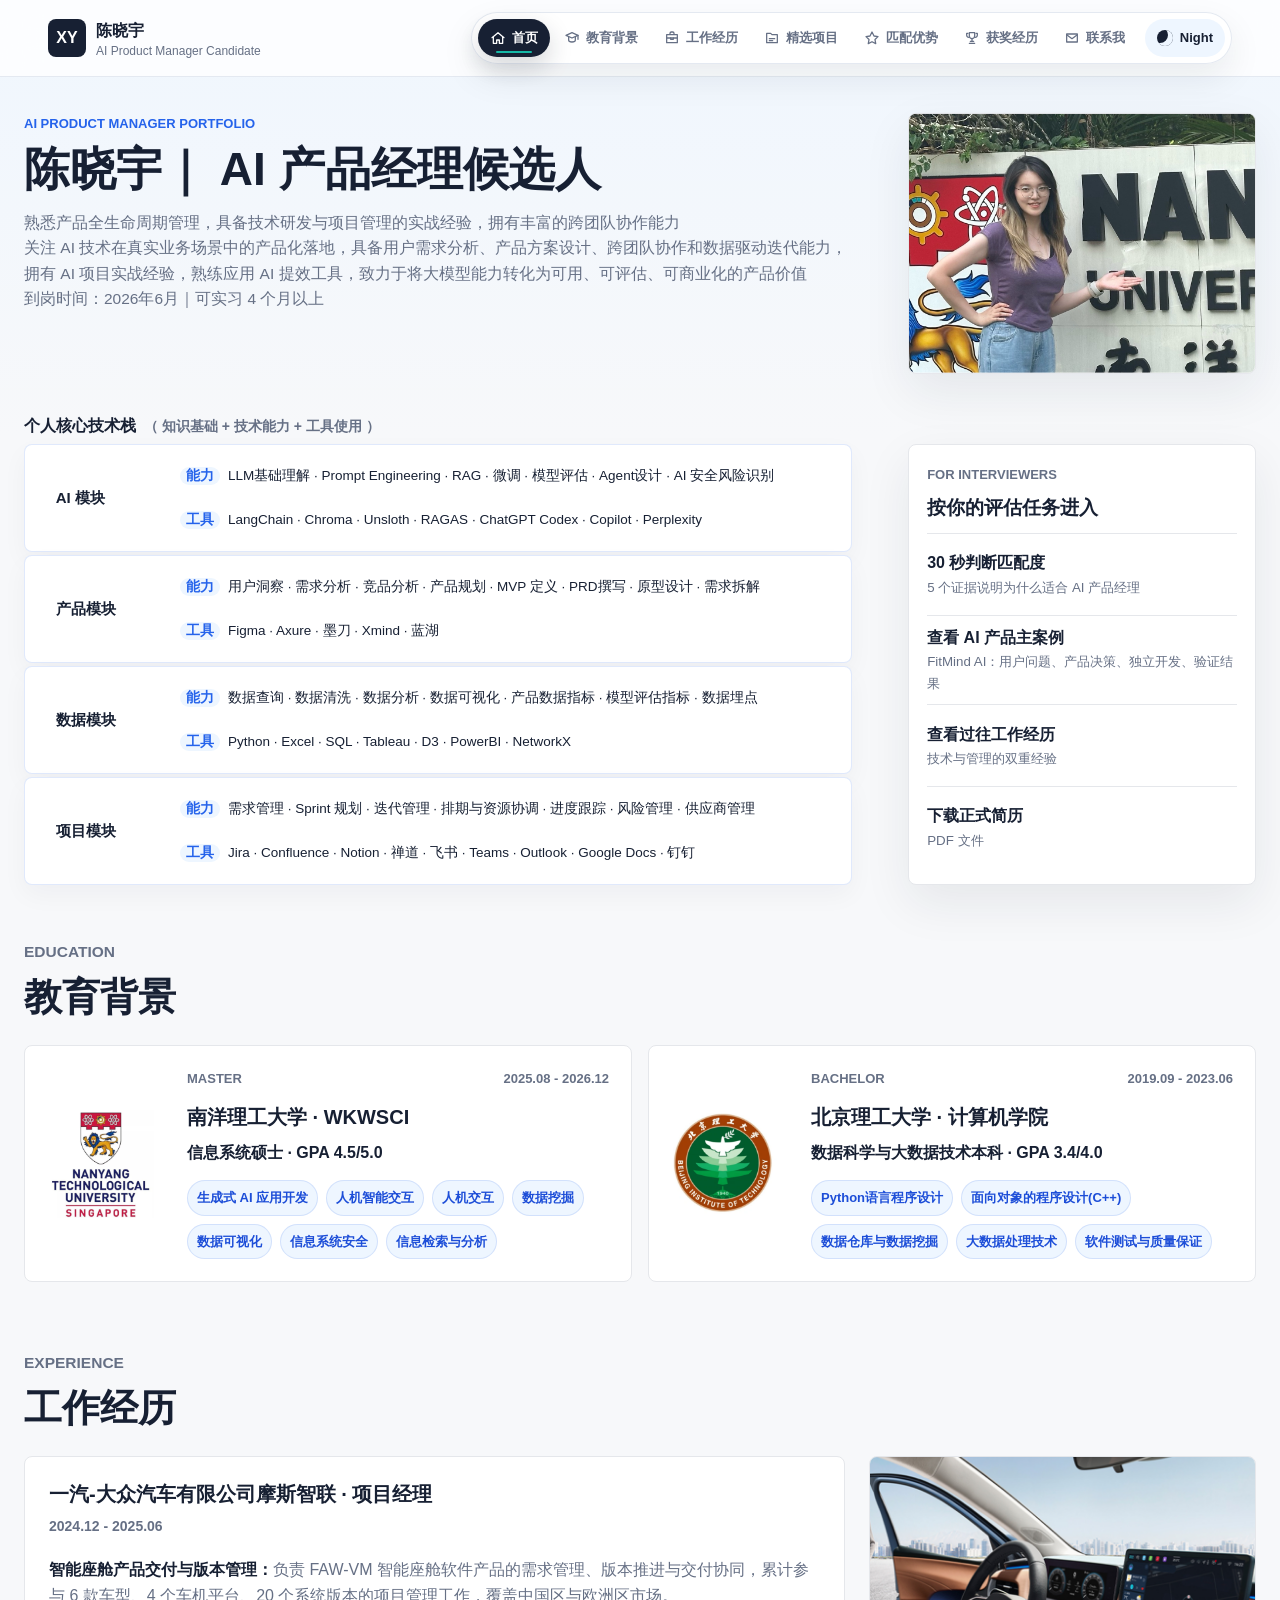
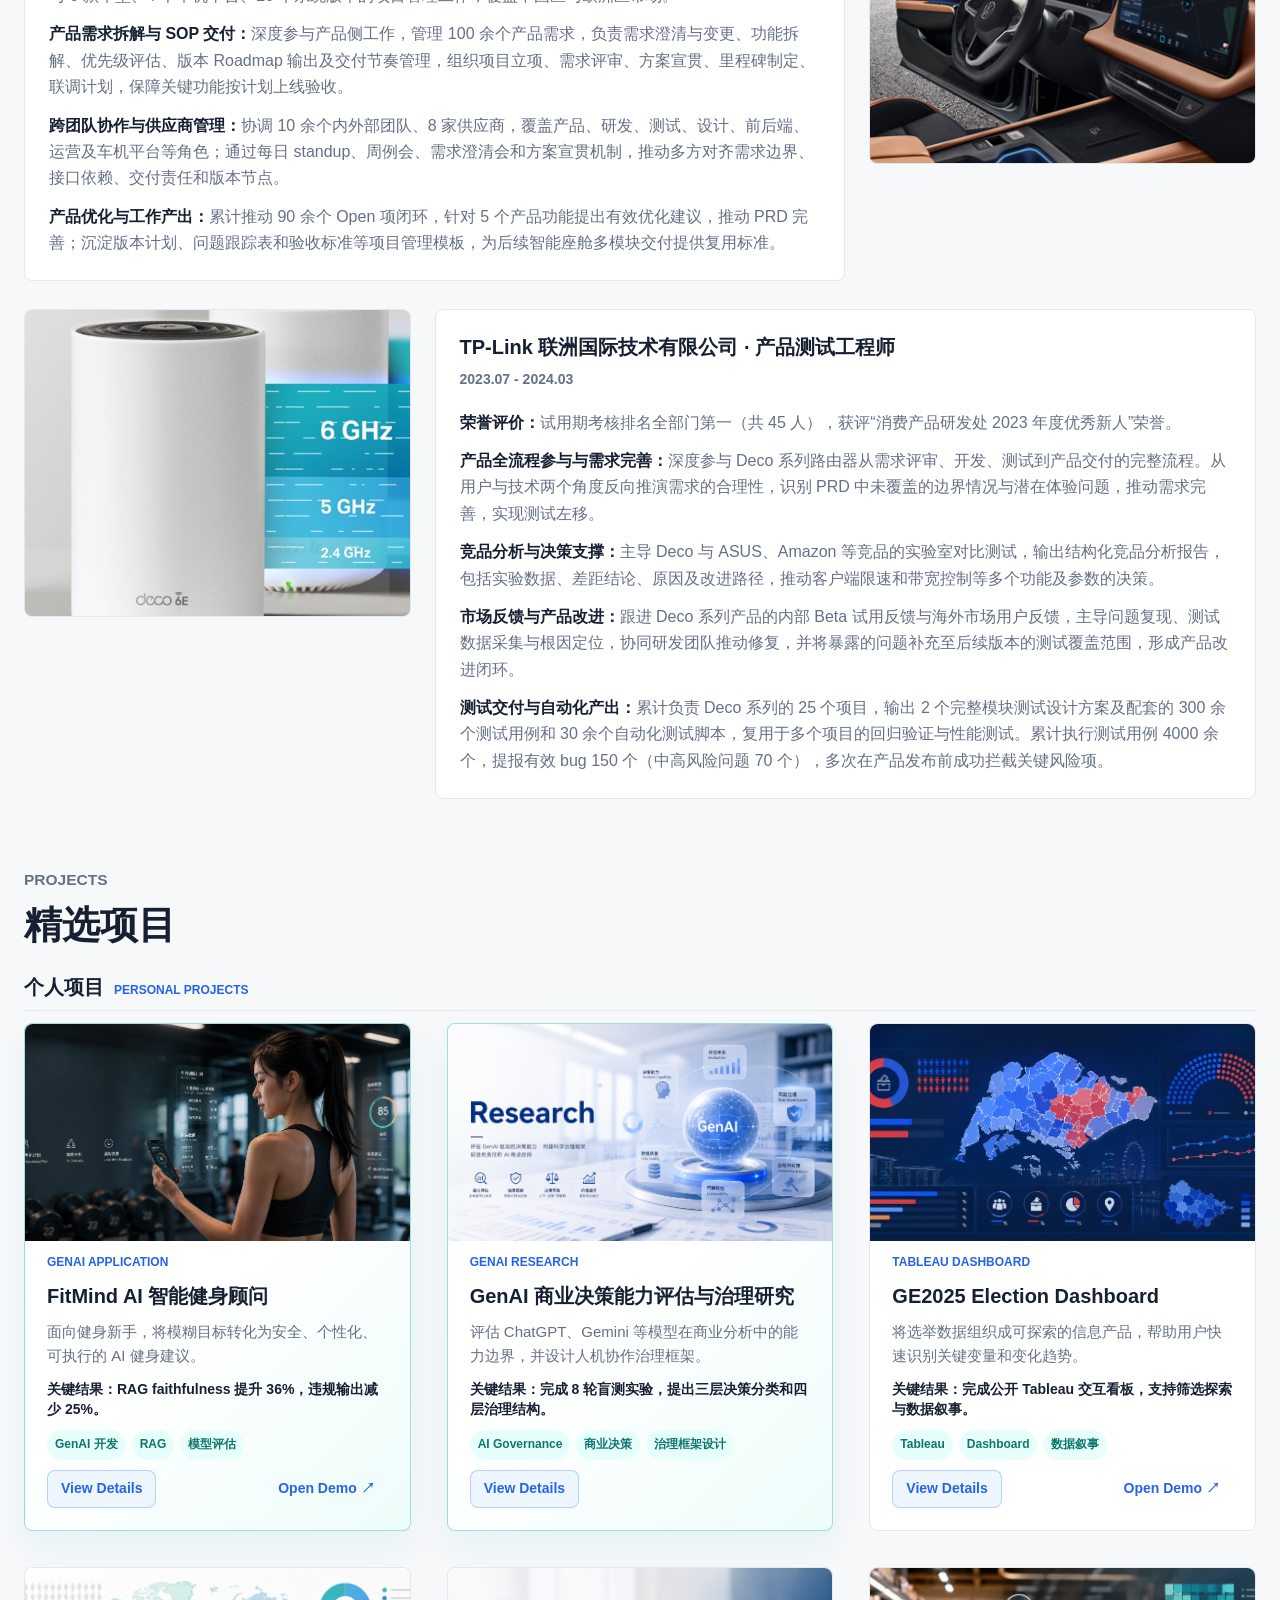
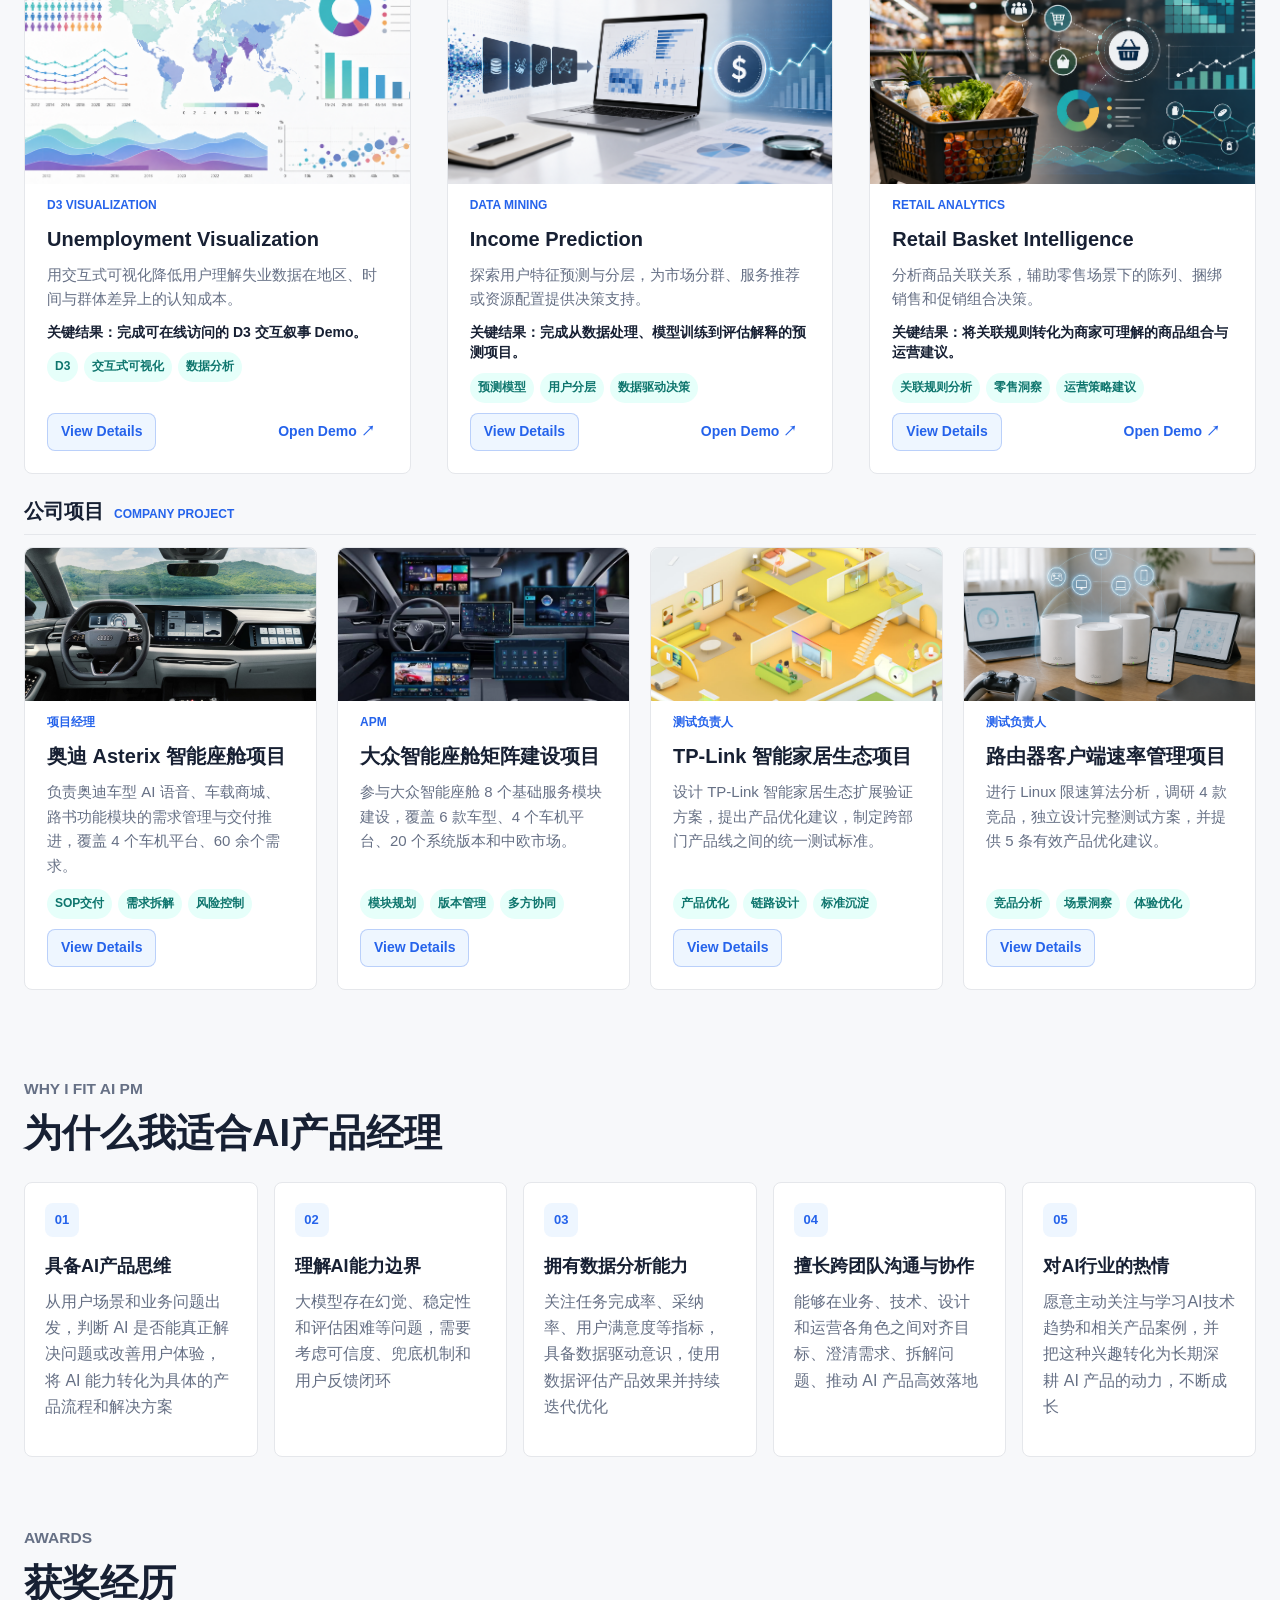
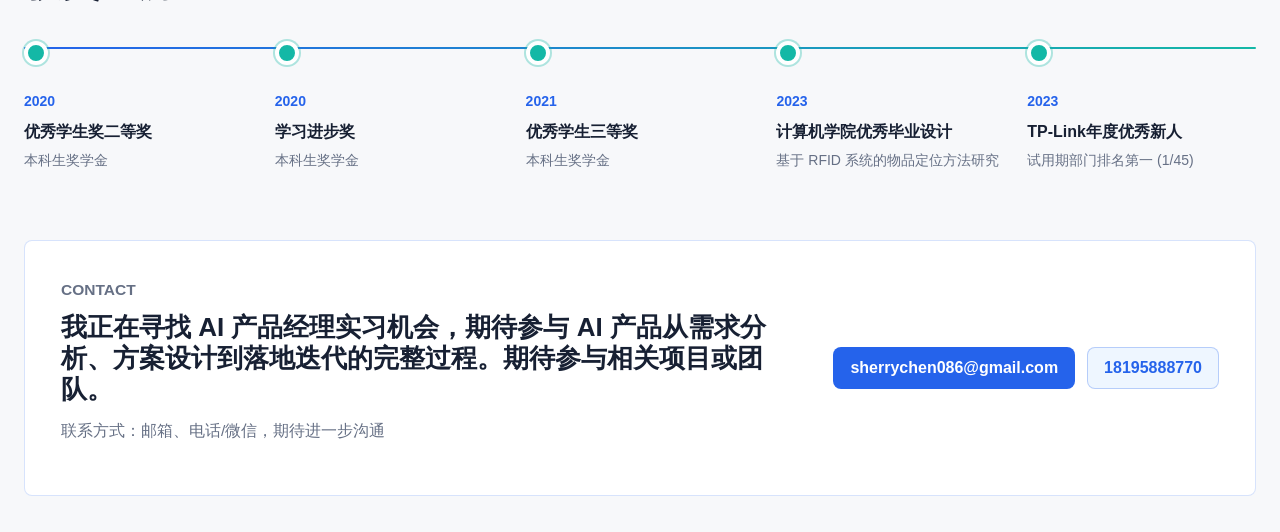
==== commit 7ba64053: "Improve responsive portfolio layout" ====
--- a/index.html
+++ b/index.html
@@ -34,29 +34,29 @@
             </span>
             <span>教育背景</span>
           </a>
+          <a href="#experience" data-section="experience">
+            <span class="nav-icon" aria-hidden="true">
+              <svg viewBox="0 0 24 24"><path d="M9 6V5a2 2 0 0 1 2-2h2a2 2 0 0 1 2 2v1"/><path d="M4 7h16v12H4V7Z"/><path d="M4 12h16"/><path d="M10 12v2h4v-2"/></svg>
+            </span>
+            <span>工作经历</span>
+          </a>
+          <a href="#case-studies" data-section="case-studies">
+            <span class="nav-icon" aria-hidden="true">
+              <svg viewBox="0 0 24 24"><path d="M4 5h6l2 2h8v12H4V5Z"/><path d="M8 13h8"/><path d="M8 16h5"/></svg>
+            </span>
+            <span>精选项目</span>
+          </a>
+          <a href="#pm-fit" data-section="pm-fit">
+            <span class="nav-icon" aria-hidden="true">
+              <svg viewBox="0 0 24 24"><path d="M12 3l3 6 6 .9-4.5 4.4 1.1 6.2L12 17.6 6.4 20.5l1.1-6.2L3 9.9 9 9l3-6Z"/></svg>
+            </span>
+            <span>匹配优势</span>
+          </a>
           <a href="#awards" data-section="awards">
             <span class="nav-icon" aria-hidden="true">
               <svg viewBox="0 0 24 24"><path d="M8 4h8v5a4 4 0 0 1-8 0V4Z"/><path d="M6 5H4v3a3 3 0 0 0 4 2.8"/><path d="M18 5h2v3a3 3 0 0 1-4 2.8"/><path d="M12 13v4"/><path d="M8 20h8"/><path d="M9.5 17h5"/></svg>
             </span>
             <span>获奖经历</span>
-          </a>
-          <a href="#experience" data-section="experience">
-            <span class="nav-icon" aria-hidden="true">
-              <svg viewBox="0 0 24 24"><path d="M9 6V5a2 2 0 0 1 2-2h2a2 2 0 0 1 2 2v1"/><path d="M4 7h16v12H4V7Z"/><path d="M4 12h16"/><path d="M10 12v2h4v-2"/></svg>
-            </span>
-            <span>工作经历</span>
-          </a>
-          <a href="#case-studies" data-section="case-studies">
-            <span class="nav-icon" aria-hidden="true">
-              <svg viewBox="0 0 24 24"><path d="M4 5h6l2 2h8v12H4V5Z"/><path d="M8 13h8"/><path d="M8 16h5"/></svg>
-            </span>
-            <span>精选项目</span>
-          </a>
-          <a href="#pm-fit" data-section="pm-fit">
-            <span class="nav-icon" aria-hidden="true">
-              <svg viewBox="0 0 24 24"><path d="M12 3l3 6 6 .9-4.5 4.4 1.1 6.2L12 17.6 6.4 20.5l1.1-6.2L3 9.9 9 9l3-6Z"/></svg>
-            </span>
-            <span>匹配优势</span>
           </a>
           <a href="#contact" data-section="contact">
             <span class="nav-icon" aria-hidden="true">
--- a/styles.css
+++ b/styles.css
@@ -485,7 +485,8 @@
   grid-row: 1;
   align-self: start;
   width: 100%;
-  height: 230px;
+  aspect-ratio: 4 / 3;
+  height: auto;
   margin: 1.7em 0 0;
   transform: translateY(-1.2em);
   overflow: hidden;
@@ -500,7 +501,7 @@
   width: 100%;
   height: 100%;
   object-fit: cover;
-  object-position: center 42%;
+  object-position: 43% 35%;
 }
 
 .profile-summary {
@@ -1455,7 +1456,7 @@
   display: grid;
   grid-template-columns: minmax(0, 0.68fr) minmax(280px, 0.32fr);
   gap: 24px;
-  align-items: stretch;
+  align-items: start;
 }
 
 .timeline-item.align-right {
@@ -1475,7 +1476,8 @@
 
 .experience-image-slot {
   overflow: hidden;
-  min-height: 320px;
+  height: clamp(260px, 24vw, 360px);
+  min-height: 0;
   border: 1px dashed rgba(37, 99, 235, 0.28);
   border-radius: var(--radius);
   background:
@@ -1494,7 +1496,7 @@
   display: block;
   width: 100%;
   height: 100%;
-  min-height: 320px;
+  min-height: 0;
   object-fit: cover;
 }
 
@@ -1546,8 +1548,87 @@
   display: none;
 }
 
+@media (max-width: 1120px) {
+  .site-header {
+    gap: 14px;
+    padding-inline: 20px;
+  }
+
+  .brand {
+    min-width: 0;
+  }
+
+  .nav-dock {
+    flex: 0 0 auto;
+  }
+
+  .nav-links a {
+    justify-content: center;
+    width: 38px;
+    padding: 0;
+  }
+
+  .nav-links a span:not(.nav-icon) {
+    display: none;
+  }
+
+  .nav-links a::after {
+    right: 11px;
+    left: 11px;
+  }
+
+  .theme-toggle {
+    padding-inline: 10px;
+  }
+
+  .hero {
+    grid-template-columns: minmax(0, 1fr) minmax(260px, 0.36fr);
+    column-gap: 28px;
+    row-gap: 10px;
+  }
+
+  .hero-photo-wide {
+    aspect-ratio: 3 / 4;
+    max-height: 360px;
+  }
+
+  .hero-stack-wrap h2 {
+    font-size: 15px;
+  }
+
+  .hero-stack div {
+    grid-template-columns: 96px minmax(0, 1fr);
+    padding-inline: 12px;
+  }
+
+  .hero-stack span,
+  .hero-stack p {
+    transform: none;
+  }
+
+  .interviewer-panel a {
+    flex: 0 1 auto;
+  }
+
+  .timeline-item,
+  .timeline-item.align-right {
+    grid-template-columns: 1fr;
+  }
+
+  .timeline-item.align-right .timeline-content {
+    order: 1;
+  }
+
+  .timeline-item.align-right .experience-image-slot {
+    order: 2;
+  }
+
+  .experience-image-slot {
+    height: clamp(220px, 42vw, 340px);
+  }
+}
+
 @media (max-width: 900px) {
-  .nav-links,
   .header-cta {
     display: none;
   }
@@ -1577,9 +1658,36 @@
     grid-row: auto;
   }
 
+  .hero-copy {
+    order: 1;
+  }
+
+  .hero-photo-wide {
+    order: 2;
+  }
+
+  .hero-stack-wrap {
+    order: 3;
+  }
+
+  .interviewer-panel {
+    order: 4;
+  }
+
   .hero-photo-wide,
   .interviewer-panel {
     margin-top: 0;
+  }
+
+  .hero-photo-wide {
+    aspect-ratio: 4 / 3;
+    max-height: 360px;
+    transform: none;
+  }
+
+  .hero-stack-wrap h2 {
+    position: static;
+    margin-bottom: 10px;
   }
 
   .path-grid,
@@ -1656,6 +1764,43 @@
     justify-content: flex-start;
   }
 
+}
+
+@media (max-width: 640px) {
+  .site-header {
+    gap: 10px;
+    padding-inline: 14px;
+  }
+
+  .brand {
+    min-width: 0;
+  }
+
+  .brand > span:last-child {
+    min-width: 0;
+  }
+
+  .brand strong,
+  .brand small {
+    overflow: hidden;
+    text-overflow: ellipsis;
+    white-space: nowrap;
+  }
+
+  .theme-label {
+    display: none;
+  }
+
+  .theme-toggle {
+    width: 38px;
+    justify-content: center;
+    padding: 0;
+  }
+
+  .nav-links {
+    display: none;
+  }
+
   .mobile-action-bar {
     position: fixed;
     right: 14px;
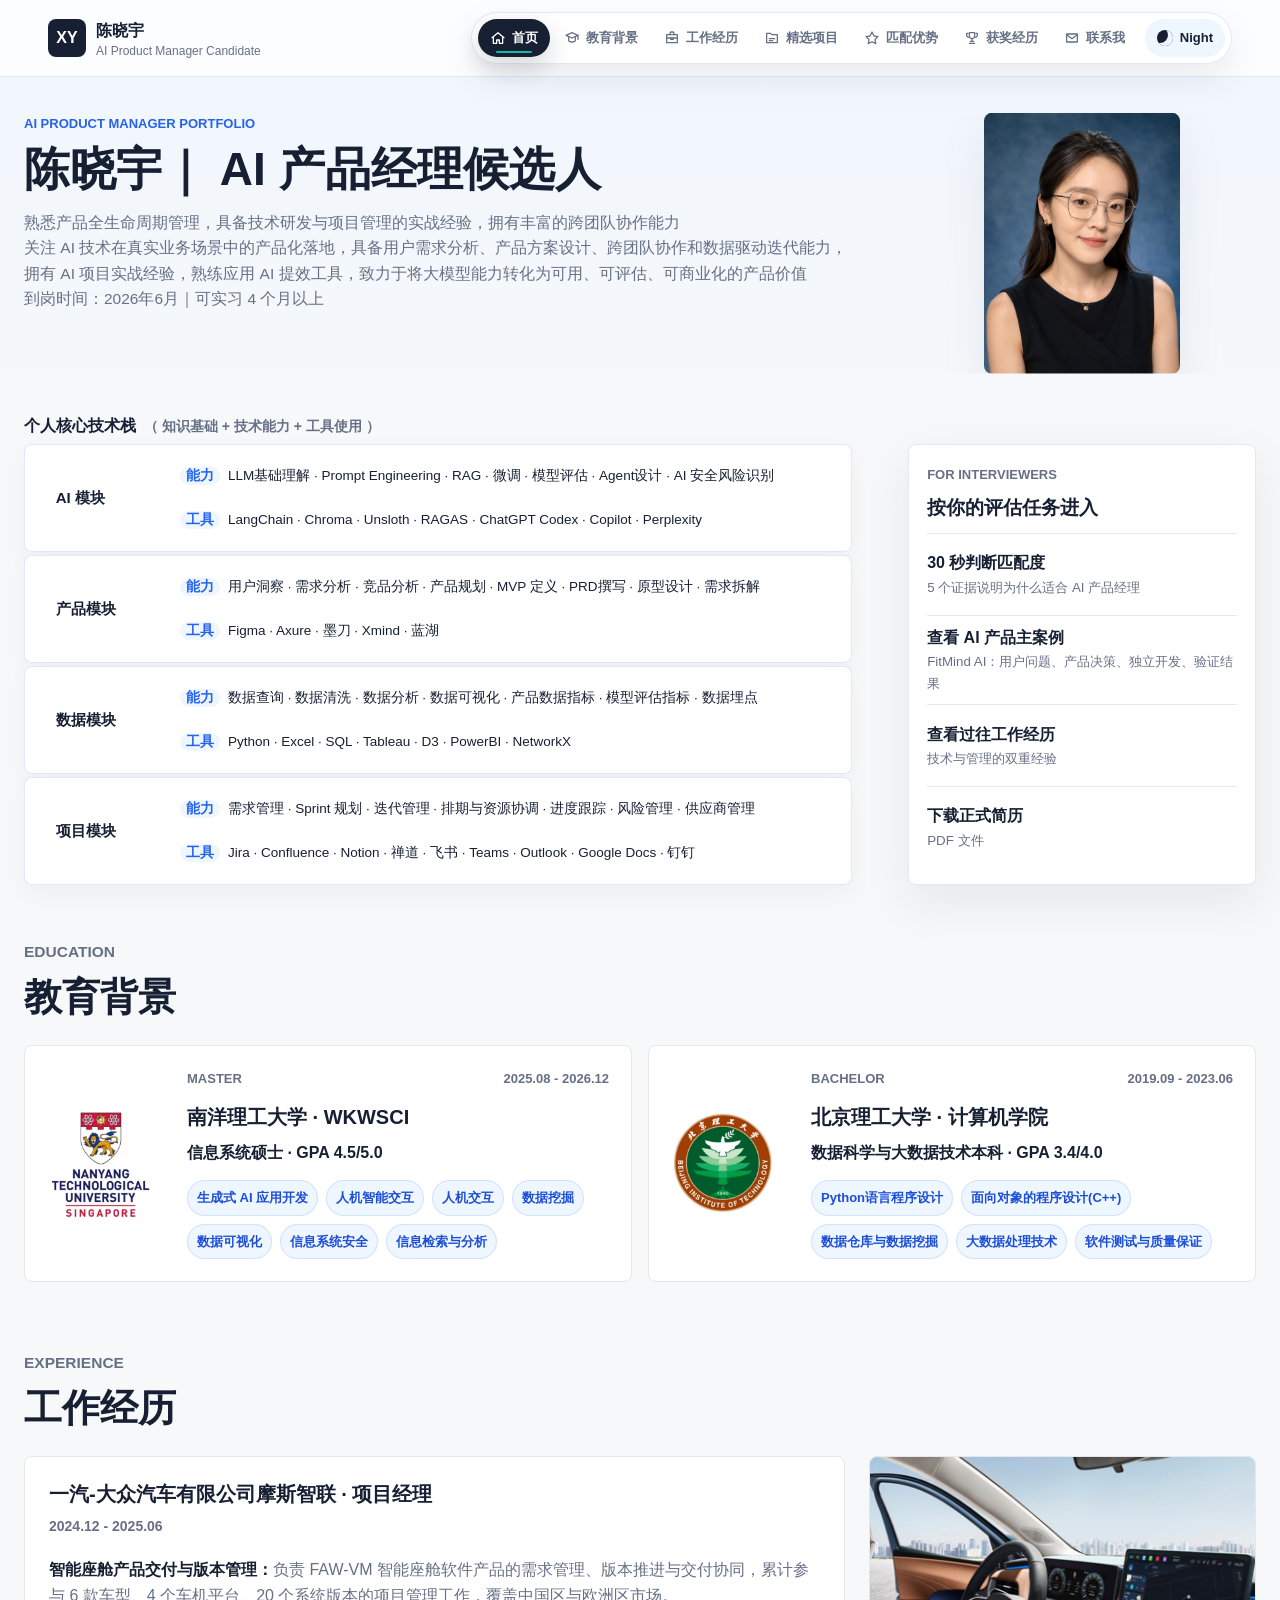
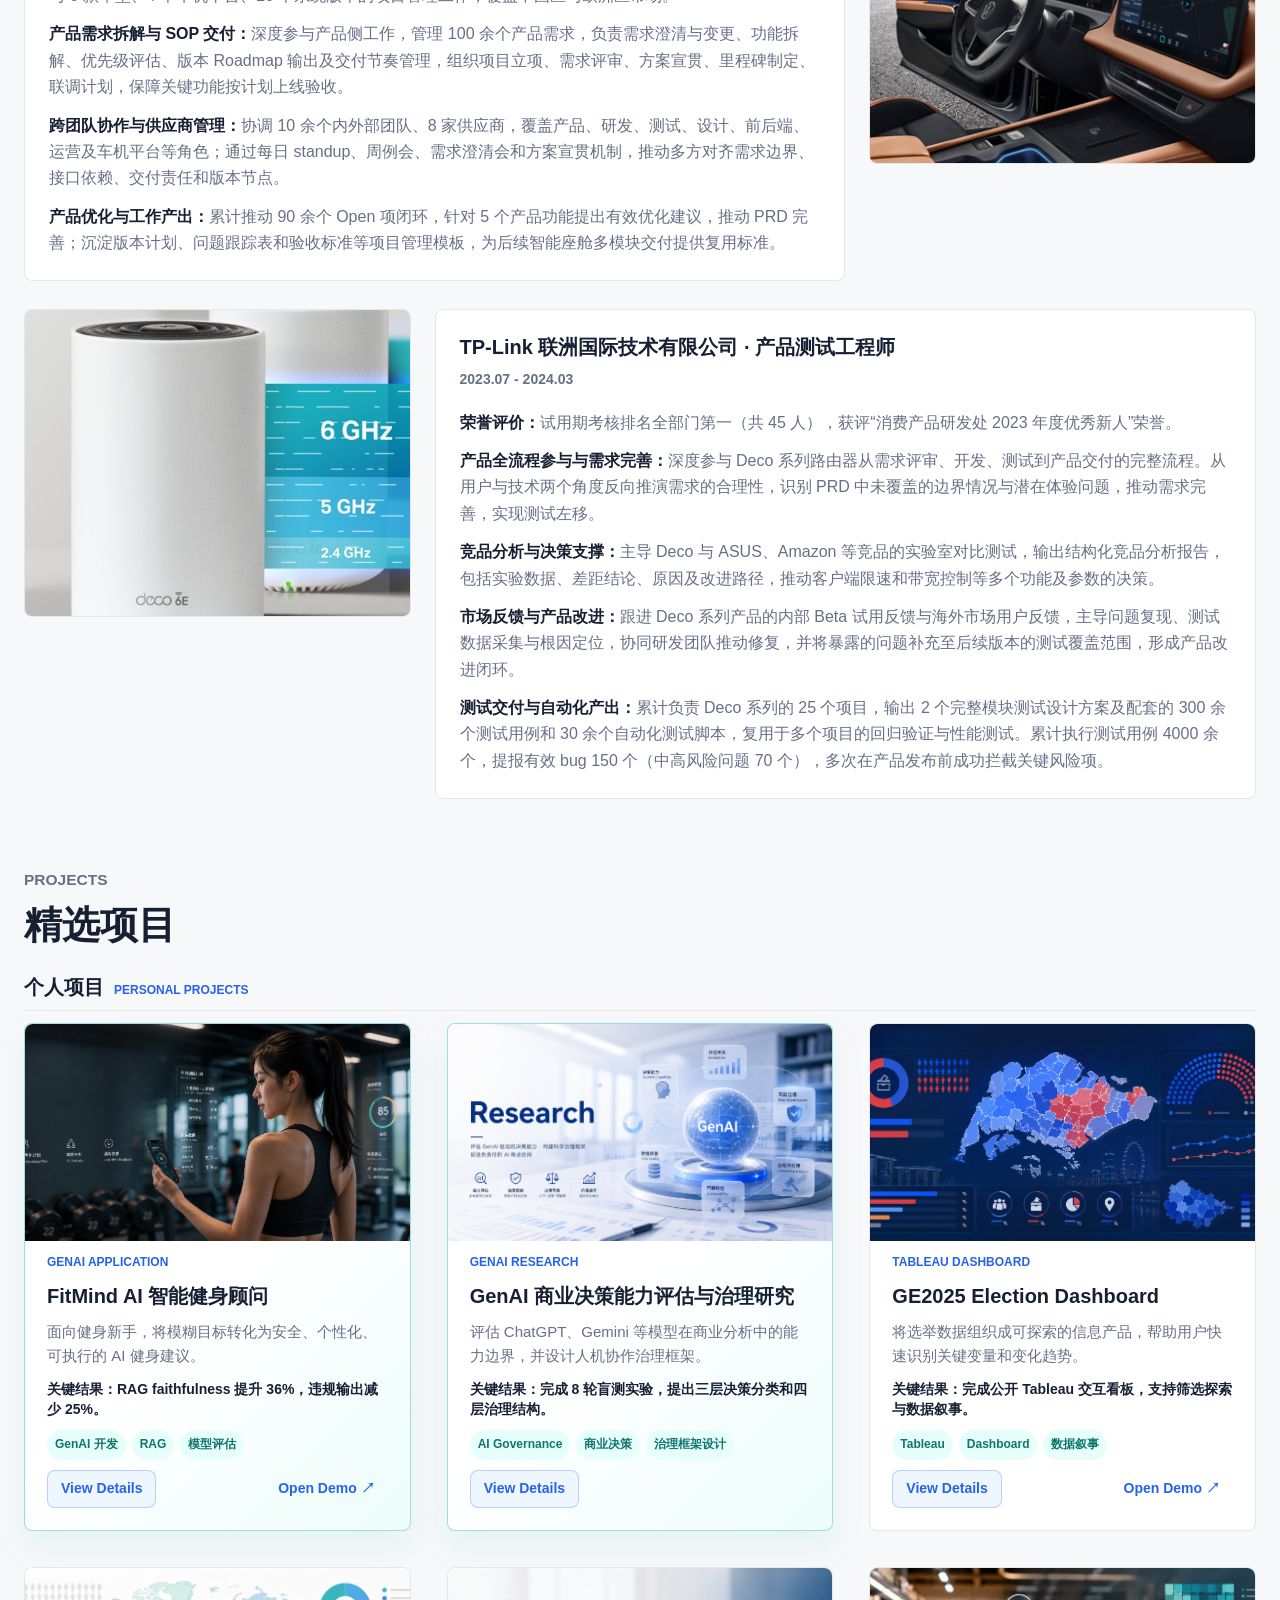
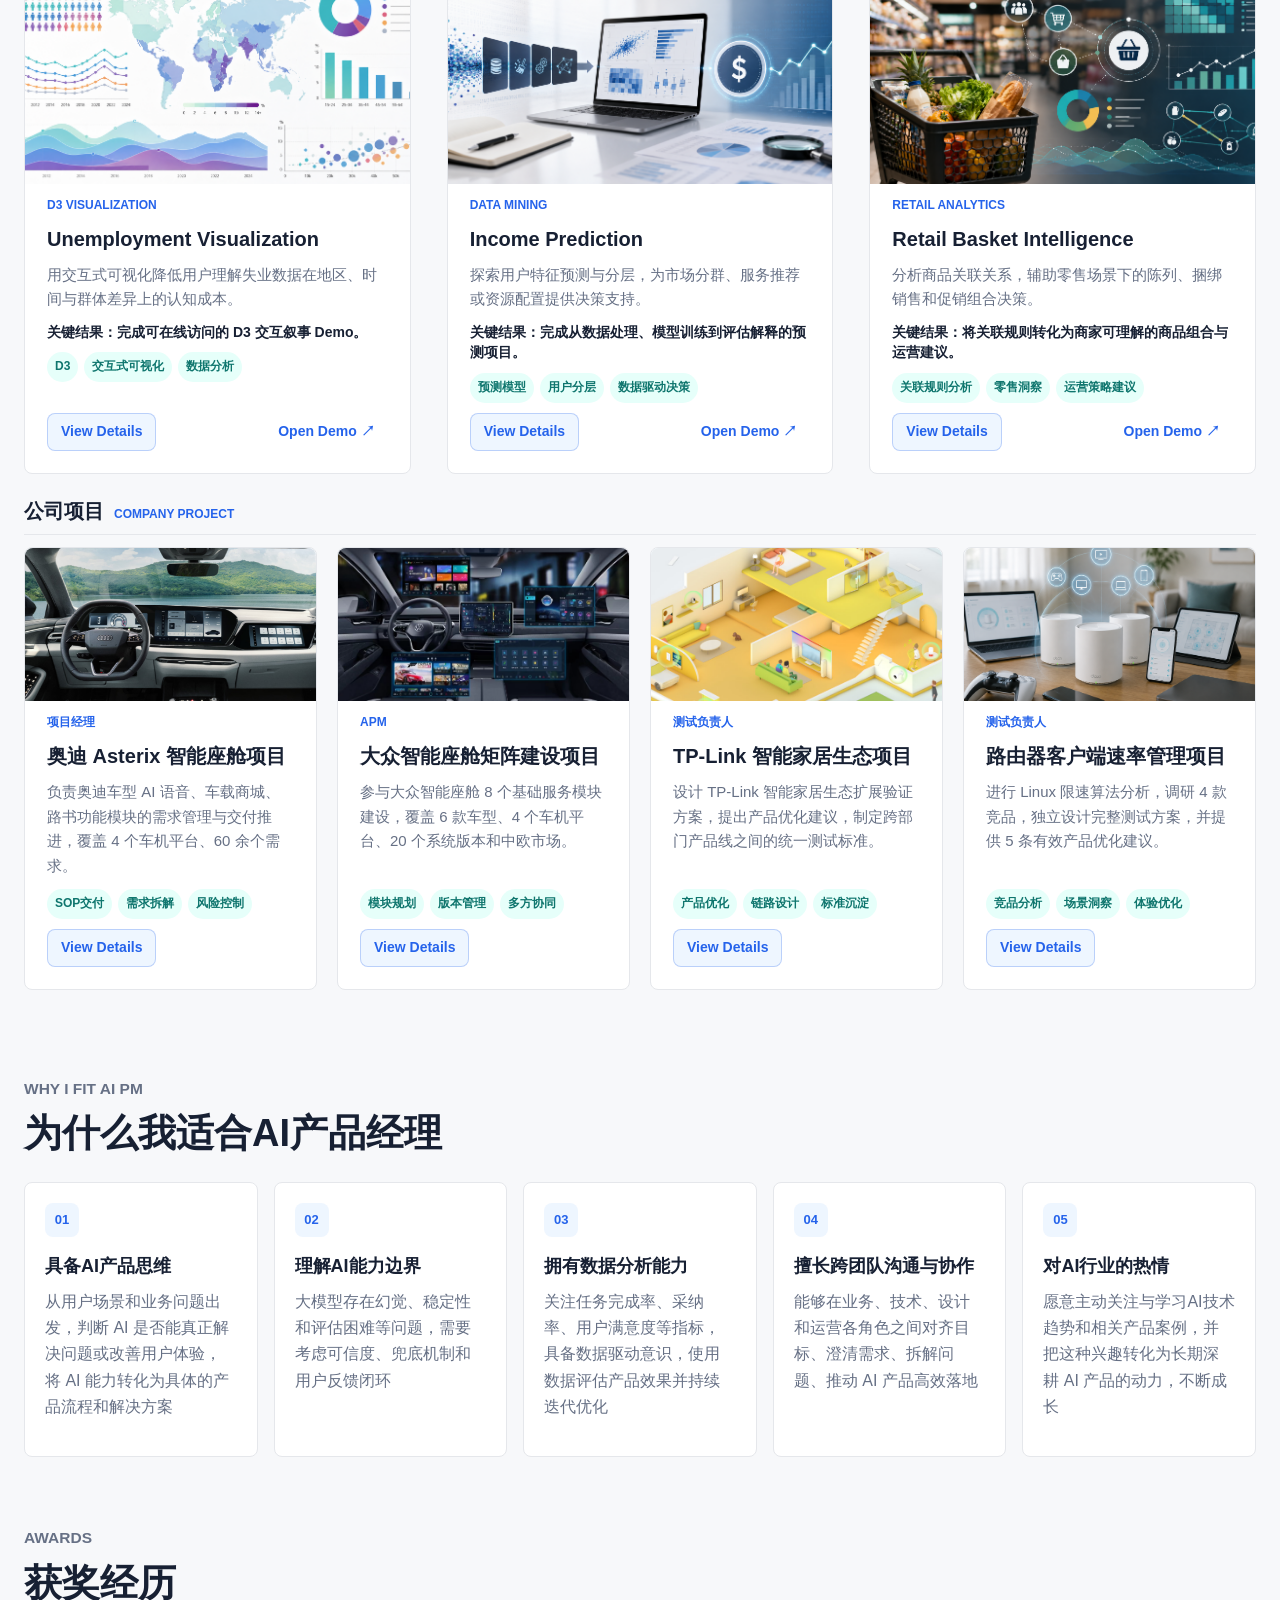
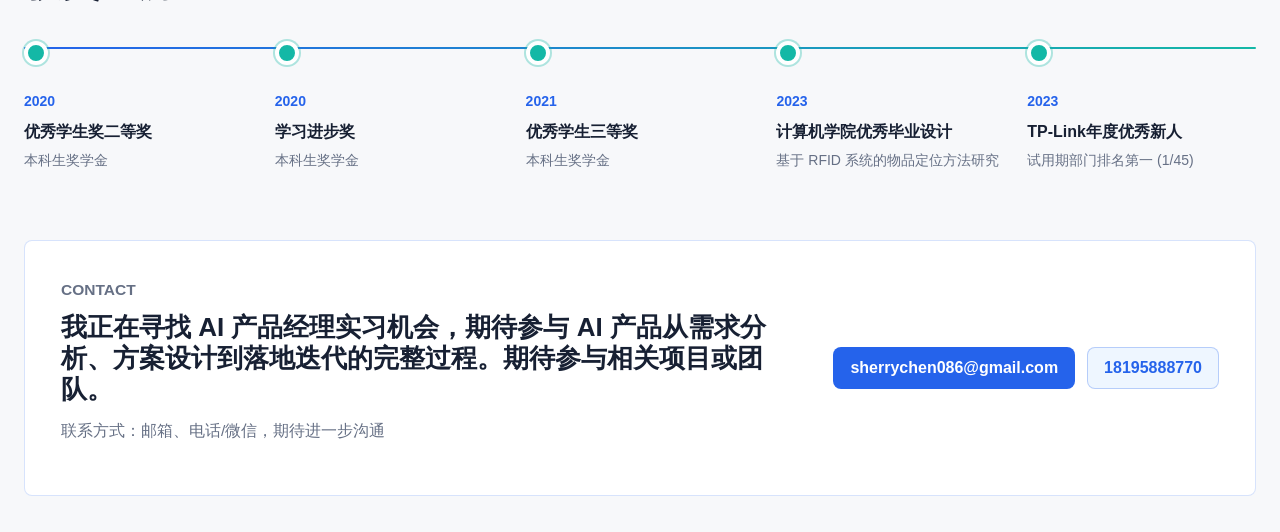
==== commit 7ae4c7d0: "Update profile photo and resume" ====
--- a/index.html
+++ b/index.html
@@ -115,7 +115,7 @@
 
         <div class="hero-side">
           <figure class="hero-photo-wide">
-            <img src="assets/profile-ntu-portrait.jpg" alt="陈晓宇在南洋理工大学校门前的照片">
+            <img src="assets/profile-headshot.png" alt="陈晓宇个人职业头像">
           </figure>
 
           <aside class="interviewer-panel" aria-label="面试官快捷入口">
--- a/styles.css
+++ b/styles.css
@@ -484,24 +484,29 @@
   grid-column: 2;
   grid-row: 1;
   align-self: start;
+  justify-self: center;
   width: 100%;
   aspect-ratio: 4 / 3;
   height: auto;
   margin: 1.7em 0 0;
   transform: translateY(-1.2em);
   overflow: hidden;
-  border: 1px solid var(--line);
-  border-radius: var(--radius);
-  background: var(--card);
+  border: 0;
+  border-radius: var(--radius);
+  background: transparent;
+  box-shadow: none;
+}
+
+.hero-photo-wide img {
+  display: block;
+  width: auto;
+  height: 100%;
+  max-width: 100%;
+  margin: 0 auto;
+  border-radius: var(--radius);
   box-shadow: var(--shadow);
-}
-
-.hero-photo-wide img {
-  display: block;
-  width: 100%;
-  height: 100%;
-  object-fit: cover;
-  object-position: 43% 35%;
+  object-fit: contain;
+  object-position: center center;
 }
 
 .profile-summary {
@@ -1768,6 +1773,7 @@
 
 @media (max-width: 640px) {
   .site-header {
+    flex-wrap: wrap;
     gap: 10px;
     padding-inline: 14px;
   }
@@ -1797,37 +1803,21 @@
     padding: 0;
   }
 
+  .nav-dock {
+    order: 3;
+    width: 100%;
+    justify-content: center;
+    overflow-x: auto;
+    border-radius: var(--radius);
+  }
+
   .nav-links {
+    display: flex;
+    flex: 0 0 auto;
+  }
+
+  .mobile-action-bar {
     display: none;
-  }
-
-  .mobile-action-bar {
-    position: fixed;
-    right: 14px;
-    bottom: 14px;
-    left: 14px;
-    z-index: 60;
-    display: grid;
-    grid-template-columns: repeat(3, 1fr);
-    overflow: hidden;
-    border: 1px solid var(--line);
-    border-radius: var(--radius);
-    background: rgba(255, 255, 255, 0.94);
-    box-shadow: var(--shadow);
-    backdrop-filter: blur(12px);
-  }
-
-  .mobile-action-bar a {
-    display: grid;
-    min-height: 46px;
-    place-items: center;
-    color: var(--blue);
-    font-size: 14px;
-    font-weight: 900;
-  }
-
-  body {
-    padding-bottom: 78px;
   }
 }
 
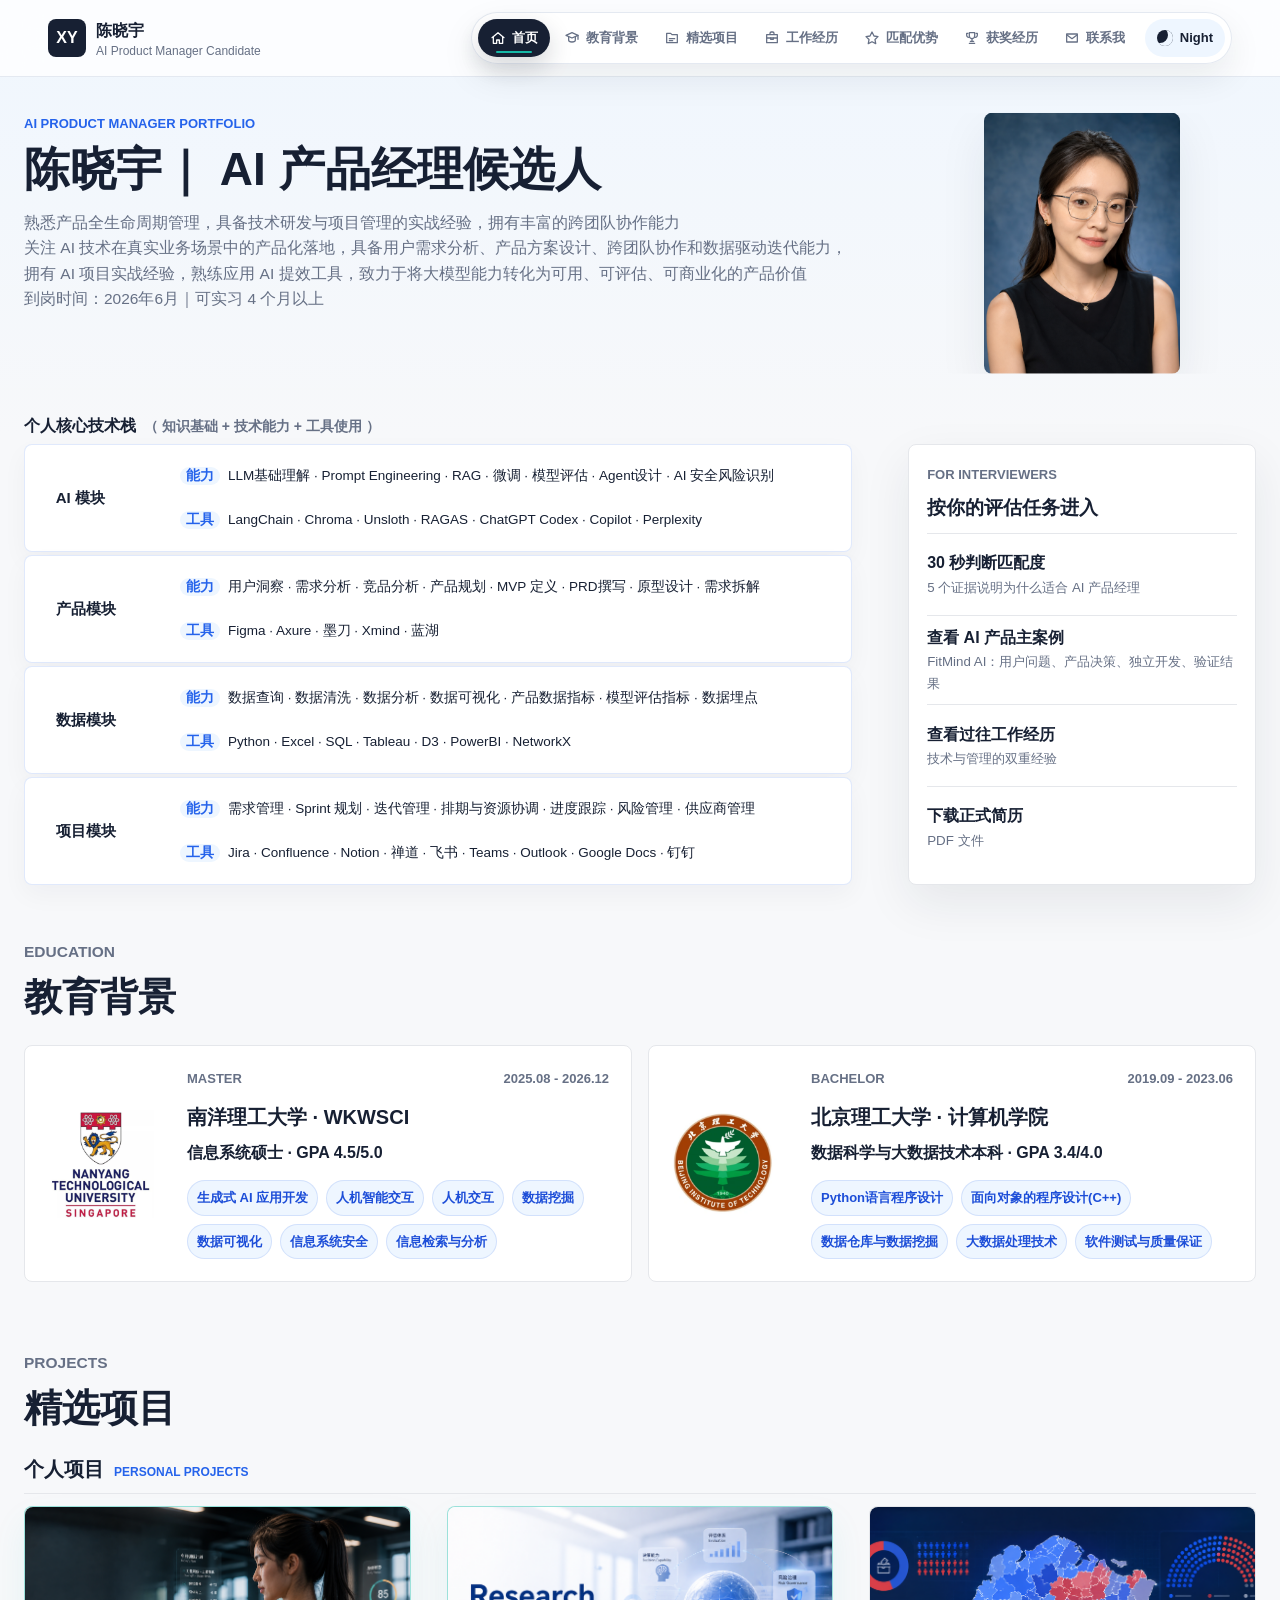
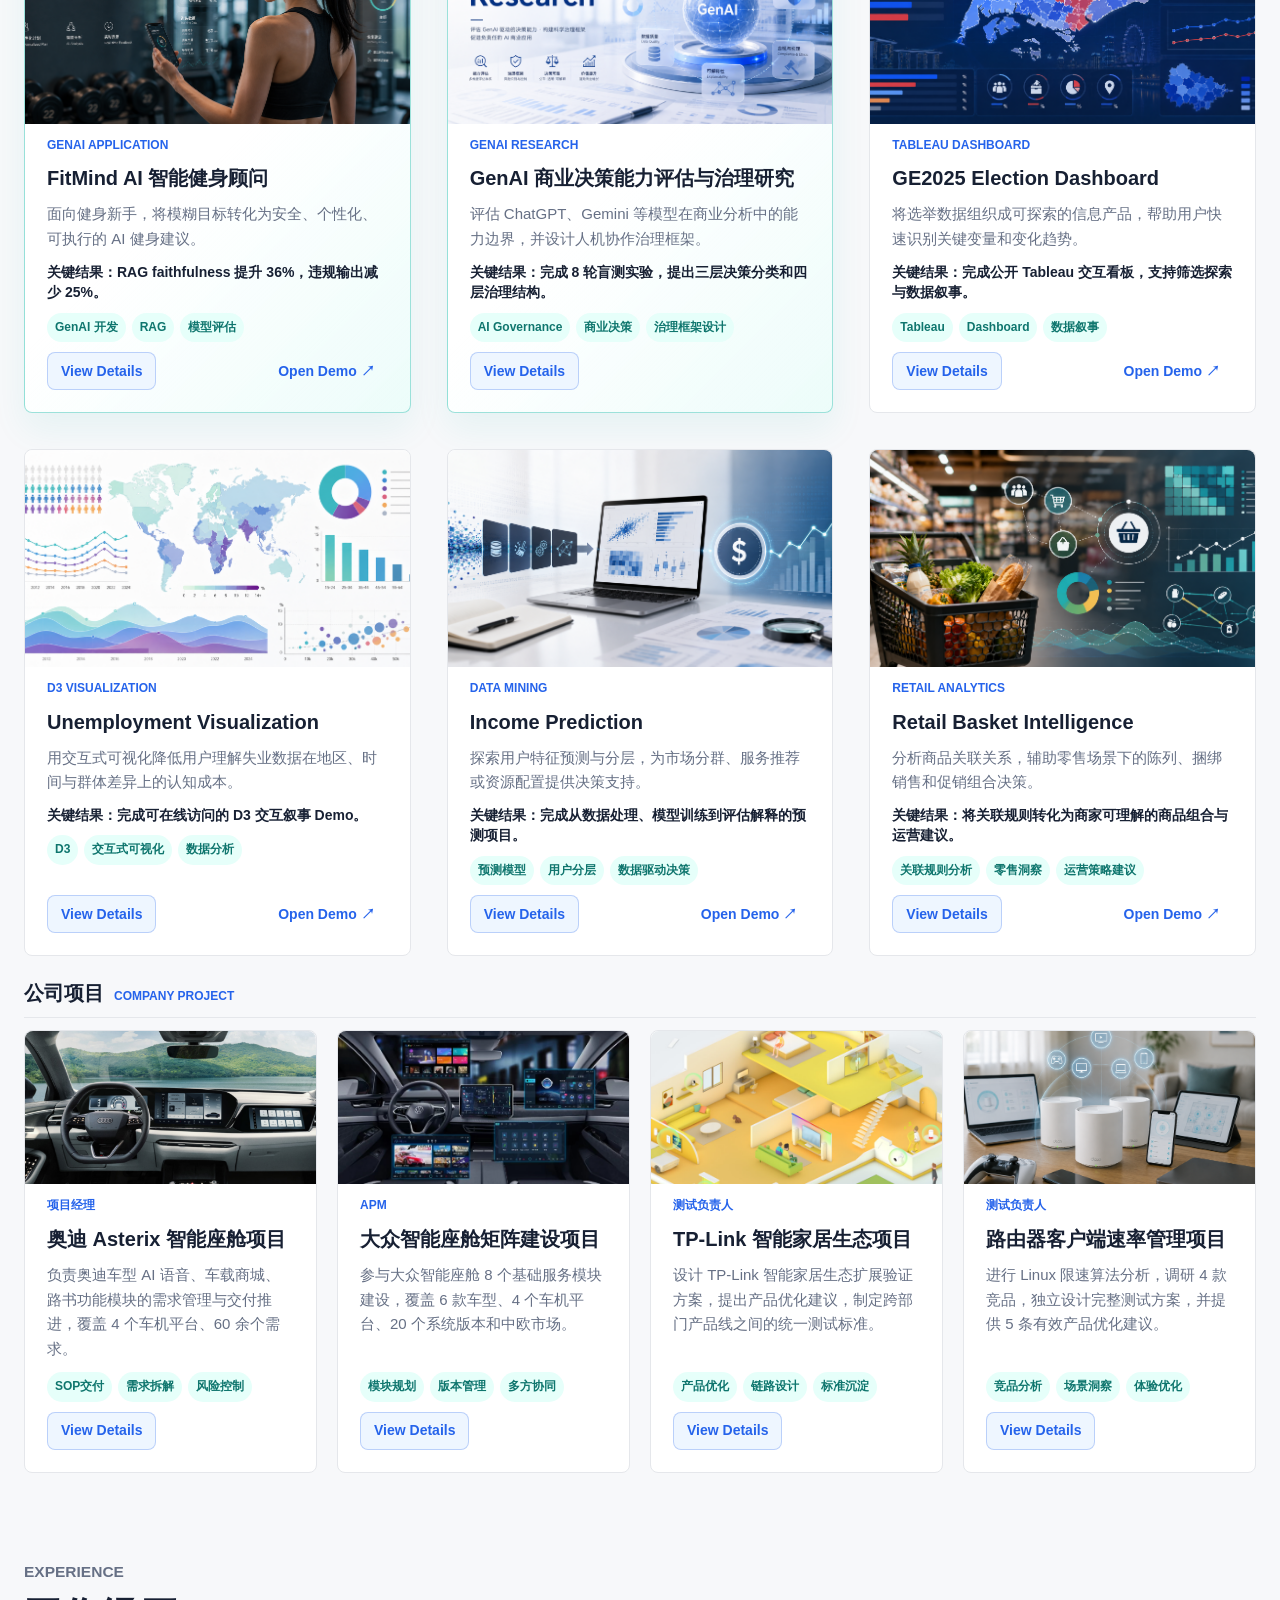
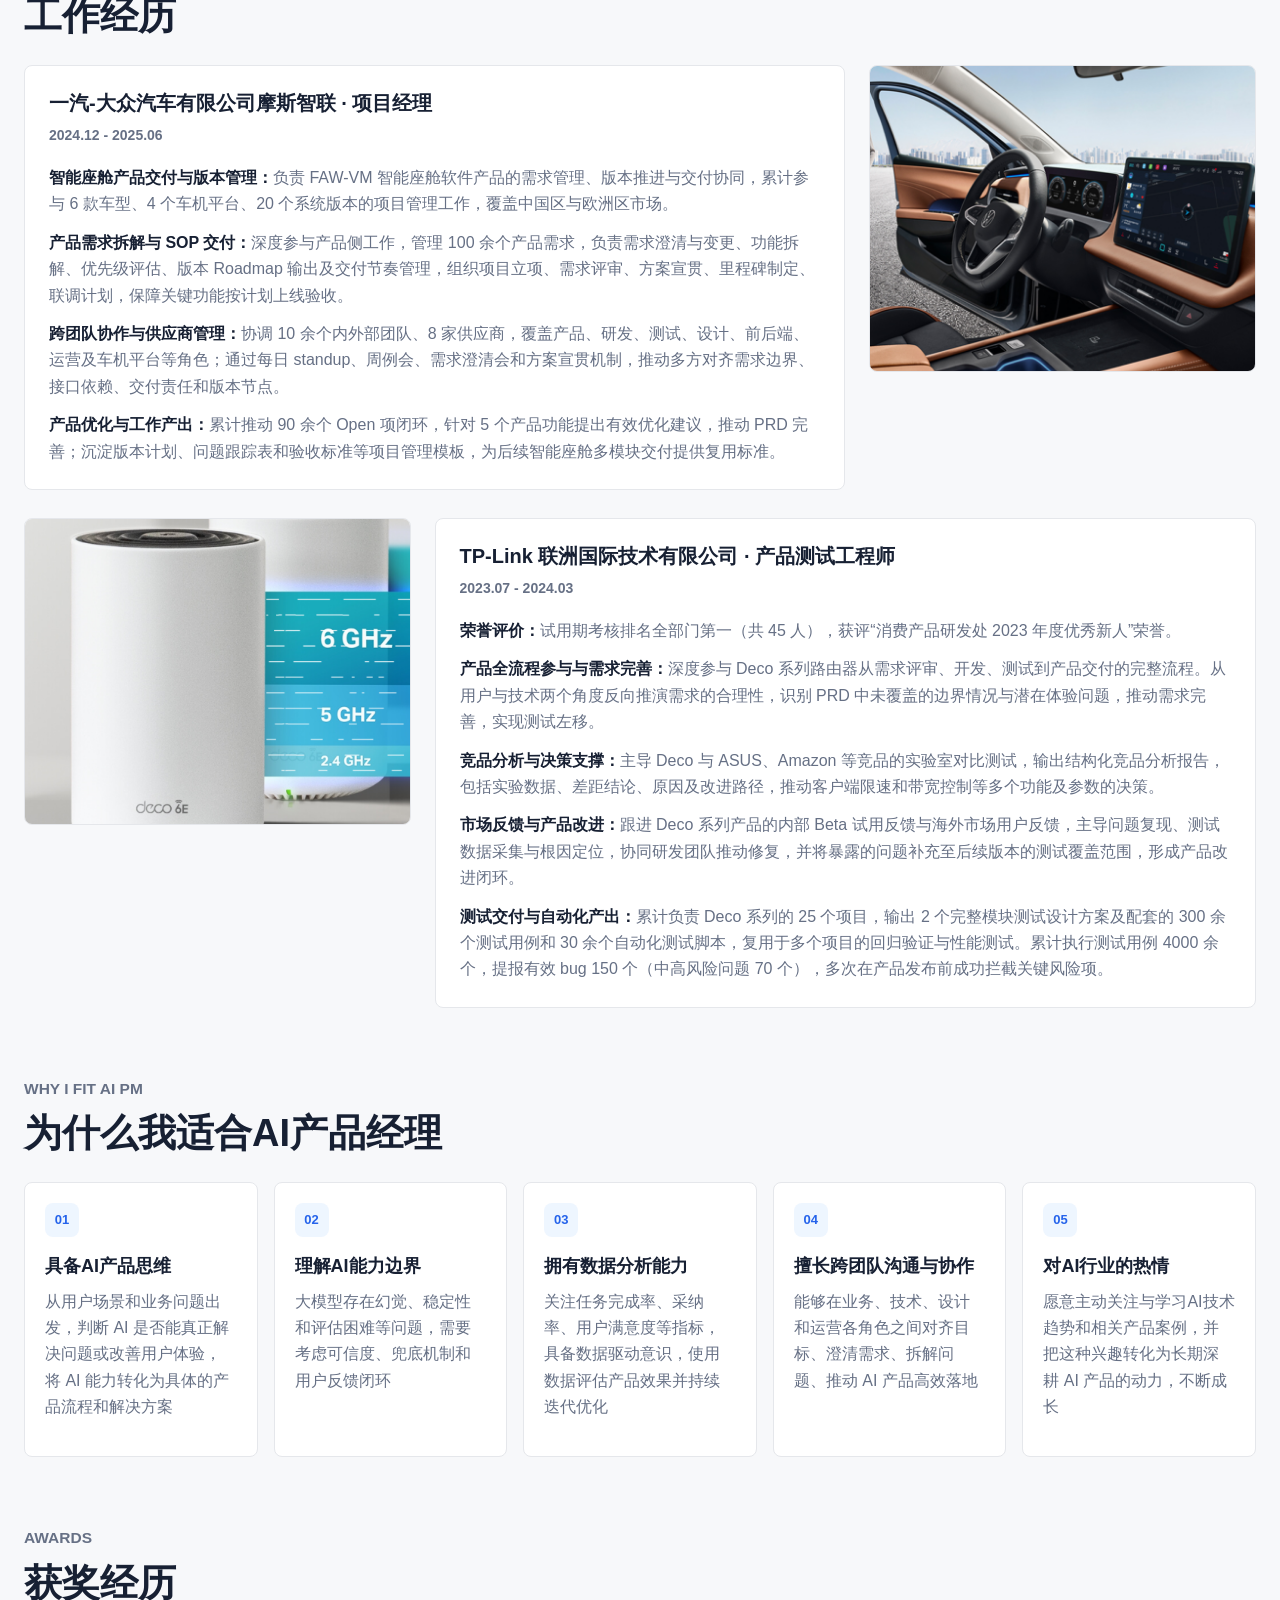
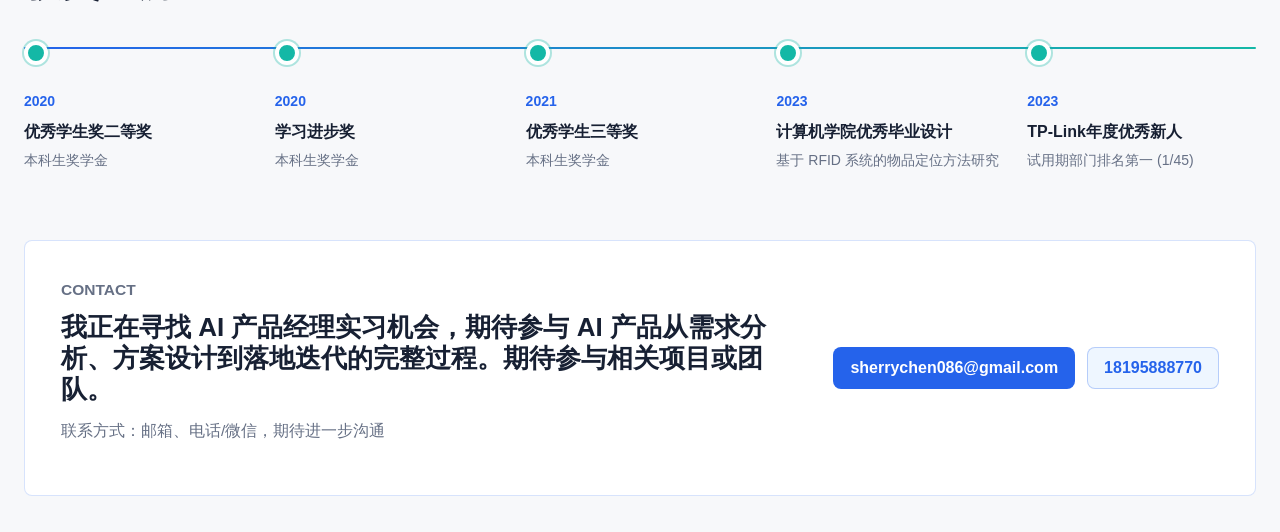
==== commit 189adc5f: "Move projects section before experience" ====
--- a/index.html
+++ b/index.html
@@ -34,17 +34,17 @@
             </span>
             <span>教育背景</span>
           </a>
+          <a href="#case-studies" data-section="case-studies">
+            <span class="nav-icon" aria-hidden="true">
+              <svg viewBox="0 0 24 24"><path d="M4 5h6l2 2h8v12H4V5Z"/><path d="M8 13h8"/><path d="M8 16h5"/></svg>
+            </span>
+            <span>精选项目</span>
+          </a>
           <a href="#experience" data-section="experience">
             <span class="nav-icon" aria-hidden="true">
               <svg viewBox="0 0 24 24"><path d="M9 6V5a2 2 0 0 1 2-2h2a2 2 0 0 1 2 2v1"/><path d="M4 7h16v12H4V7Z"/><path d="M4 12h16"/><path d="M10 12v2h4v-2"/></svg>
             </span>
             <span>工作经历</span>
-          </a>
-          <a href="#case-studies" data-section="case-studies">
-            <span class="nav-icon" aria-hidden="true">
-              <svg viewBox="0 0 24 24"><path d="M4 5h6l2 2h8v12H4V5Z"/><path d="M8 13h8"/><path d="M8 16h5"/></svg>
-            </span>
-            <span>精选项目</span>
           </a>
           <a href="#pm-fit" data-section="pm-fit">
             <span class="nav-icon" aria-hidden="true">
@@ -192,6 +192,139 @@
         </div>
       </section>
 
+      <section id="case-studies" class="case-studies section-shell">
+        <div class="section-heading wide">
+          <p class="eyebrow">Projects</p>
+          <h2>精选项目</h2>
+        </div>
+
+        <div class="case-groups" role="tablist" aria-label="项目案例列表">
+          <section class="case-group" aria-labelledby="personal-projects-title">
+            <div class="case-group-heading">
+              <h3 id="personal-projects-title">个人项目</h3>
+              <span>Personal Projects</span>
+            </div>
+            <div class="project-card-grid six" aria-label="个人项目卡片">
+              <article class="project-card project-card-highlight">
+                <figure class="project-cover">
+                  <img src="assets/fitmind-cover.png" alt="FitMind AI 智能健身顾问项目封面">
+                </figure>
+                <span class="project-type">GenAI Application</span>
+                <h4>FitMind AI 智能健身顾问</h4>
+                <p>面向健身新手，将模糊目标转化为安全、个性化、可执行的 AI 健身建议。</p>
+                <strong>关键结果：RAG faithfulness 提升 36%，违规输出减少 25%。</strong>
+                <div class="project-tags"><span>GenAI 开发</span><span>RAG</span><span>模型评估</span></div>
+                <div class="project-actions"><a class="project-link" href="projects/fitmind-ai.html">View Details</a><a class="project-demo-link" href="https://sherrychen086.github.io/GenAI_Fitness_Advisor/" target="_blank" rel="noreferrer">Open Demo ↗</a></div>
+              </article>
+              <article class="project-card project-card-highlight">
+                <figure class="project-cover">
+                  <img src="assets/genai-research-cover.png" alt="GenAI 商业决策能力评估与治理研究项目封面">
+                </figure>
+                <span class="project-type">GenAI Research</span>
+                <h4>GenAI 商业决策能力评估与治理研究</h4>
+                <p>评估 ChatGPT、Gemini 等模型在商业分析中的能力边界，并设计人机协作治理框架。</p>
+                <strong>关键结果：完成 8 轮盲测实验，提出三层决策分类和四层治理结构。</strong>
+                <div class="project-tags"><span>AI Governance</span><span>商业决策</span><span>治理框架设计</span></div>
+                <div class="project-actions"><a class="project-link" href="projects/genai-governance.html">View Details</a></div>
+              </article>
+              <article class="project-card">
+                <figure class="project-cover">
+                  <img src="assets/tableau-dashboard-cover.png" alt="GE2025 Election Dashboard 项目封面">
+                </figure>
+                <span class="project-type">Tableau Dashboard</span>
+                <h4>GE2025 Election Dashboard</h4>
+                <p>将选举数据组织成可探索的信息产品，帮助用户快速识别关键变量和变化趋势。</p>
+                <strong>关键结果：完成公开 Tableau 交互看板，支持筛选探索与数据叙事。</strong>
+                <div class="project-tags"><span>Tableau</span><span>Dashboard</span><span>数据叙事</span></div>
+                <div class="project-actions"><a class="project-link" href="projects/ge2025-dashboard.html">View Details</a><a class="project-demo-link" href="https://public.tableau.com/app/profile/sherry.sherry3169/viz/GE2025_17600117183590/1?publish=yes" target="_blank" rel="noreferrer">Open Demo ↗</a></div>
+              </article>
+              <article class="project-card">
+                <figure class="project-cover">
+                  <img src="assets/d3-visualization-cover.png" alt="Unemployment Visualization D3 项目封面">
+                </figure>
+                <span class="project-type">D3 Visualization</span>
+                <h4>Unemployment Visualization</h4>
+                <p>用交互式可视化降低用户理解失业数据在地区、时间与群体差异上的认知成本。</p>
+                <strong>关键结果：完成可在线访问的 D3 交互叙事 Demo。</strong>
+                <div class="project-tags"><span>D3</span><span>交互式可视化</span><span>数据分析</span></div>
+                <div class="project-actions"><a class="project-link" href="projects/unemployment-visualization.html">View Details</a><a class="project-demo-link" href="https://sherrychen086.github.io/D3_Visualization_Unemployment/0_Home&amp;NVpage/NavigationPage.html" target="_blank" rel="noreferrer">Open Demo ↗</a></div>
+              </article>
+              <article class="project-card">
+                <figure class="project-cover">
+                  <img src="assets/income-prediction-cover.png" alt="Income Prediction Data Mining 项目封面">
+                </figure>
+                <span class="project-type">Data Mining</span>
+                <h4>Income Prediction</h4>
+                <p>探索用户特征预测与分层，为市场分群、服务推荐或资源配置提供决策支持。</p>
+                <strong>关键结果：完成从数据处理、模型训练到评估解释的预测项目。</strong>
+                <div class="project-tags"><span>预测模型</span><span>用户分层</span><span>数据驱动决策</span></div>
+                <div class="project-actions"><a class="project-link" href="projects/income-prediction.html">View Details</a><a class="project-demo-link" href="https://sherrychen086.github.io/Income_Prediction" target="_blank" rel="noreferrer">Open Demo ↗</a></div>
+              </article>
+              <article class="project-card">
+                <figure class="project-cover">
+                  <img src="assets/retail-analytics-cover.png" alt="Retail Basket Intelligence 项目封面">
+                </figure>
+                <span class="project-type">Retail Analytics</span>
+                <h4>Retail Basket Intelligence</h4>
+                <p>分析商品关联关系，辅助零售场景下的陈列、捆绑销售和促销组合决策。</p>
+                <strong>关键结果：将关联规则转化为商家可理解的商品组合与运营建议。</strong>
+                <div class="project-tags"><span>关联规则分析</span><span>零售洞察</span><span>运营策略建议</span></div>
+                <div class="project-actions"><a class="project-link" href="projects/retail-basket-intelligence.html">View Details</a><a class="project-demo-link" href="https://sherrychen086.github.io/Retail_Basket_Intelligence" target="_blank" rel="noreferrer">Open Demo ↗</a></div>
+              </article>
+            </div>
+          </section>
+
+          <section class="case-group" aria-labelledby="company-projects-title">
+            <div class="case-group-heading">
+              <h3 id="company-projects-title">公司项目</h3>
+              <span>Company Project</span>
+            </div>
+            <div class="project-card-grid four" aria-label="公司项目卡片">
+              <article class="project-card company-project-card">
+                <figure class="project-cover">
+                  <img src="assets/fawvw-cockpit.png" alt="奥迪 Asterix 智能座舱项目封面">
+                </figure>
+                <span class="project-type">项目经理</span>
+                <h4>奥迪 Asterix 智能座舱项目</h4>
+                <p>负责奥迪车型 AI 语音、车载商城、路书功能模块的需求管理与交付推进，覆盖 4 个车机平台、60 余个需求。</p>
+                <div class="project-tags"><span>SOP交付</span><span>需求拆解</span><span>风险控制</span></div>
+                <div class="project-actions"><a class="project-link" href="projects/audi-asterix-cockpit.html">View Details</a></div>
+              </article>
+              <article class="project-card company-project-card">
+                <figure class="project-cover">
+                  <img src="assets/company-project-2-cover.png" alt="大众智能座舱矩阵建设项目封面">
+                </figure>
+                <span class="project-type">APM</span>
+                <h4>大众智能座舱矩阵建设项目</h4>
+                <p>参与大众智能座舱 8 个基础服务模块建设，覆盖 6 款车型、4 个车机平台、20 个系统版本和中欧市场。</p>
+                <div class="project-tags"><span>模块规划</span><span>版本管理</span><span>多方协同</span></div>
+                <div class="project-actions"><a class="project-link" href="projects/vw-cockpit-matrix.html">View Details</a></div>
+              </article>
+              <article class="project-card company-project-card">
+                <figure class="project-cover">
+                  <img src="assets/tplink-smart-home-cover.png" alt="TP-Link 智能家居生态项目封面">
+                </figure>
+                <span class="project-type">测试负责人</span>
+                <h4>TP-Link 智能家居生态项目</h4>
+                <p>设计 TP-Link 智能家居生态扩展验证方案，提出产品优化建议，制定跨部门产品线之间的统一测试标准。</p>
+                <div class="project-tags"><span>产品优化</span><span>链路设计</span><span>标准沉淀</span></div>
+                <div class="project-actions"><a class="project-link" href="projects/tplink-smart-home.html">View Details</a></div>
+              </article>
+              <article class="project-card company-project-card">
+                <figure class="project-cover">
+                  <img src="assets/deco-rate-management-cover.png" alt="路由器客户端速率管理项目封面">
+                </figure>
+                <span class="project-type">测试负责人</span>
+                <h4>路由器客户端速率管理项目</h4>
+                <p>进行 Linux 限速算法分析，调研 4 款竞品，独立设计完整测试方案，并提供 5 条有效产品优化建议。</p>
+                <div class="project-tags"><span>竞品分析</span><span>场景洞察</span><span>体验优化</span></div>
+                <div class="project-actions"><a class="project-link" href="projects/deco-rate-management.html">View Details</a></div>
+              </article>
+            </div>
+          </section>
+        </div>
+      </section>
+
       <section id="experience" class="experience section-shell">
         <div class="section-heading wide">
           <p class="eyebrow">Experience</p>
@@ -234,139 +367,6 @@
         </div>
       </section>
 
-      <section id="case-studies" class="case-studies section-shell">
-        <div class="section-heading wide">
-          <p class="eyebrow">Projects</p>
-          <h2>精选项目</h2>
-        </div>
-
-        <div class="case-groups" role="tablist" aria-label="项目案例列表">
-          <section class="case-group" aria-labelledby="personal-projects-title">
-            <div class="case-group-heading">
-              <h3 id="personal-projects-title">个人项目</h3>
-              <span>Personal Projects</span>
-            </div>
-            <div class="project-card-grid six" aria-label="个人项目卡片">
-              <article class="project-card project-card-highlight">
-                <figure class="project-cover">
-                  <img src="assets/fitmind-cover.png" alt="FitMind AI 智能健身顾问项目封面">
-                </figure>
-                <span class="project-type">GenAI Application</span>
-                <h4>FitMind AI 智能健身顾问</h4>
-                <p>面向健身新手，将模糊目标转化为安全、个性化、可执行的 AI 健身建议。</p>
-                <strong>关键结果：RAG faithfulness 提升 36%，违规输出减少 25%。</strong>
-                <div class="project-tags"><span>GenAI 开发</span><span>RAG</span><span>模型评估</span></div>
-                <div class="project-actions"><a class="project-link" href="projects/fitmind-ai.html">View Details</a><a class="project-demo-link" href="https://sherrychen086.github.io/GenAI_Fitness_Advisor/" target="_blank" rel="noreferrer">Open Demo ↗</a></div>
-              </article>
-              <article class="project-card project-card-highlight">
-                <figure class="project-cover">
-                  <img src="assets/genai-research-cover.png" alt="GenAI 商业决策能力评估与治理研究项目封面">
-                </figure>
-                <span class="project-type">GenAI Research</span>
-                <h4>GenAI 商业决策能力评估与治理研究</h4>
-                <p>评估 ChatGPT、Gemini 等模型在商业分析中的能力边界，并设计人机协作治理框架。</p>
-                <strong>关键结果：完成 8 轮盲测实验，提出三层决策分类和四层治理结构。</strong>
-                <div class="project-tags"><span>AI Governance</span><span>商业决策</span><span>治理框架设计</span></div>
-                <div class="project-actions"><a class="project-link" href="projects/genai-governance.html">View Details</a></div>
-              </article>
-              <article class="project-card">
-                <figure class="project-cover">
-                  <img src="assets/tableau-dashboard-cover.png" alt="GE2025 Election Dashboard 项目封面">
-                </figure>
-                <span class="project-type">Tableau Dashboard</span>
-                <h4>GE2025 Election Dashboard</h4>
-                <p>将选举数据组织成可探索的信息产品，帮助用户快速识别关键变量和变化趋势。</p>
-                <strong>关键结果：完成公开 Tableau 交互看板，支持筛选探索与数据叙事。</strong>
-                <div class="project-tags"><span>Tableau</span><span>Dashboard</span><span>数据叙事</span></div>
-                <div class="project-actions"><a class="project-link" href="projects/ge2025-dashboard.html">View Details</a><a class="project-demo-link" href="https://public.tableau.com/app/profile/sherry.sherry3169/viz/GE2025_17600117183590/1?publish=yes" target="_blank" rel="noreferrer">Open Demo ↗</a></div>
-              </article>
-              <article class="project-card">
-                <figure class="project-cover">
-                  <img src="assets/d3-visualization-cover.png" alt="Unemployment Visualization D3 项目封面">
-                </figure>
-                <span class="project-type">D3 Visualization</span>
-                <h4>Unemployment Visualization</h4>
-                <p>用交互式可视化降低用户理解失业数据在地区、时间与群体差异上的认知成本。</p>
-                <strong>关键结果：完成可在线访问的 D3 交互叙事 Demo。</strong>
-                <div class="project-tags"><span>D3</span><span>交互式可视化</span><span>数据分析</span></div>
-                <div class="project-actions"><a class="project-link" href="projects/unemployment-visualization.html">View Details</a><a class="project-demo-link" href="https://sherrychen086.github.io/D3_Visualization_Unemployment/0_Home&amp;NVpage/NavigationPage.html" target="_blank" rel="noreferrer">Open Demo ↗</a></div>
-              </article>
-              <article class="project-card">
-                <figure class="project-cover">
-                  <img src="assets/income-prediction-cover.png" alt="Income Prediction Data Mining 项目封面">
-                </figure>
-                <span class="project-type">Data Mining</span>
-                <h4>Income Prediction</h4>
-                <p>探索用户特征预测与分层，为市场分群、服务推荐或资源配置提供决策支持。</p>
-                <strong>关键结果：完成从数据处理、模型训练到评估解释的预测项目。</strong>
-                <div class="project-tags"><span>预测模型</span><span>用户分层</span><span>数据驱动决策</span></div>
-                <div class="project-actions"><a class="project-link" href="projects/income-prediction.html">View Details</a><a class="project-demo-link" href="https://sherrychen086.github.io/Income_Prediction" target="_blank" rel="noreferrer">Open Demo ↗</a></div>
-              </article>
-              <article class="project-card">
-                <figure class="project-cover">
-                  <img src="assets/retail-analytics-cover.png" alt="Retail Basket Intelligence 项目封面">
-                </figure>
-                <span class="project-type">Retail Analytics</span>
-                <h4>Retail Basket Intelligence</h4>
-                <p>分析商品关联关系，辅助零售场景下的陈列、捆绑销售和促销组合决策。</p>
-                <strong>关键结果：将关联规则转化为商家可理解的商品组合与运营建议。</strong>
-                <div class="project-tags"><span>关联规则分析</span><span>零售洞察</span><span>运营策略建议</span></div>
-                <div class="project-actions"><a class="project-link" href="projects/retail-basket-intelligence.html">View Details</a><a class="project-demo-link" href="https://sherrychen086.github.io/Retail_Basket_Intelligence" target="_blank" rel="noreferrer">Open Demo ↗</a></div>
-              </article>
-            </div>
-          </section>
-
-          <section class="case-group" aria-labelledby="company-projects-title">
-            <div class="case-group-heading">
-              <h3 id="company-projects-title">公司项目</h3>
-              <span>Company Project</span>
-            </div>
-            <div class="project-card-grid four" aria-label="公司项目卡片">
-              <article class="project-card company-project-card">
-                <figure class="project-cover">
-                  <img src="assets/fawvw-cockpit.png" alt="奥迪 Asterix 智能座舱项目封面">
-                </figure>
-                <span class="project-type">项目经理</span>
-                <h4>奥迪 Asterix 智能座舱项目</h4>
-                <p>负责奥迪车型 AI 语音、车载商城、路书功能模块的需求管理与交付推进，覆盖 4 个车机平台、60 余个需求。</p>
-                <div class="project-tags"><span>SOP交付</span><span>需求拆解</span><span>风险控制</span></div>
-                <div class="project-actions"><a class="project-link" href="projects/audi-asterix-cockpit.html">View Details</a></div>
-              </article>
-              <article class="project-card company-project-card">
-                <figure class="project-cover">
-                  <img src="assets/company-project-2-cover.png" alt="大众智能座舱矩阵建设项目封面">
-                </figure>
-                <span class="project-type">APM</span>
-                <h4>大众智能座舱矩阵建设项目</h4>
-                <p>参与大众智能座舱 8 个基础服务模块建设，覆盖 6 款车型、4 个车机平台、20 个系统版本和中欧市场。</p>
-                <div class="project-tags"><span>模块规划</span><span>版本管理</span><span>多方协同</span></div>
-                <div class="project-actions"><a class="project-link" href="projects/vw-cockpit-matrix.html">View Details</a></div>
-              </article>
-              <article class="project-card company-project-card">
-                <figure class="project-cover">
-                  <img src="assets/tplink-smart-home-cover.png" alt="TP-Link 智能家居生态项目封面">
-                </figure>
-                <span class="project-type">测试负责人</span>
-                <h4>TP-Link 智能家居生态项目</h4>
-                <p>设计 TP-Link 智能家居生态扩展验证方案，提出产品优化建议，制定跨部门产品线之间的统一测试标准。</p>
-                <div class="project-tags"><span>产品优化</span><span>链路设计</span><span>标准沉淀</span></div>
-                <div class="project-actions"><a class="project-link" href="projects/tplink-smart-home.html">View Details</a></div>
-              </article>
-              <article class="project-card company-project-card">
-                <figure class="project-cover">
-                  <img src="assets/deco-rate-management-cover.png" alt="路由器客户端速率管理项目封面">
-                </figure>
-                <span class="project-type">测试负责人</span>
-                <h4>路由器客户端速率管理项目</h4>
-                <p>进行 Linux 限速算法分析，调研 4 款竞品，独立设计完整测试方案，并提供 5 条有效产品优化建议。</p>
-                <div class="project-tags"><span>竞品分析</span><span>场景洞察</span><span>体验优化</span></div>
-                <div class="project-actions"><a class="project-link" href="projects/deco-rate-management.html">View Details</a></div>
-              </article>
-            </div>
-          </section>
-        </div>
-      </section>
-
       <section id="pm-fit" class="pm-fit section-shell">
         <div class="section-heading wide">
           <p class="eyebrow">Why I Fit AI PM</p>
